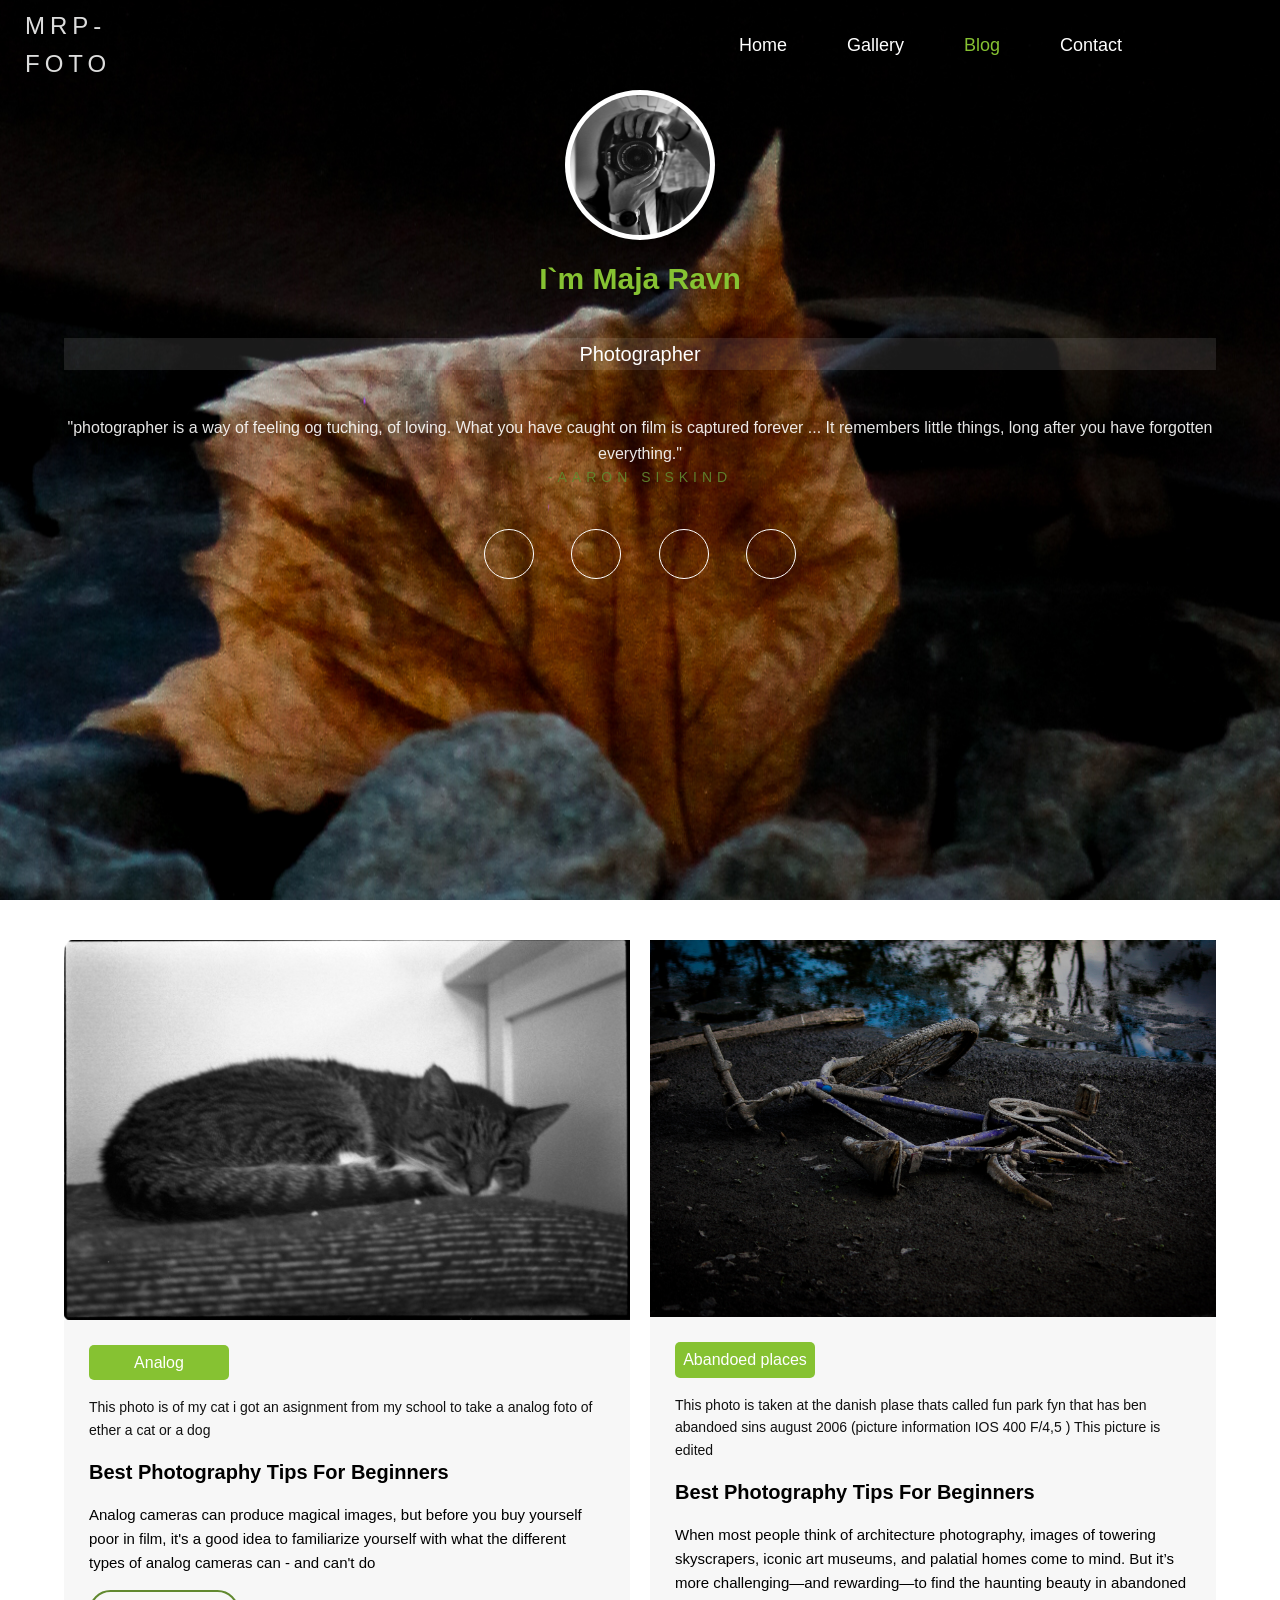
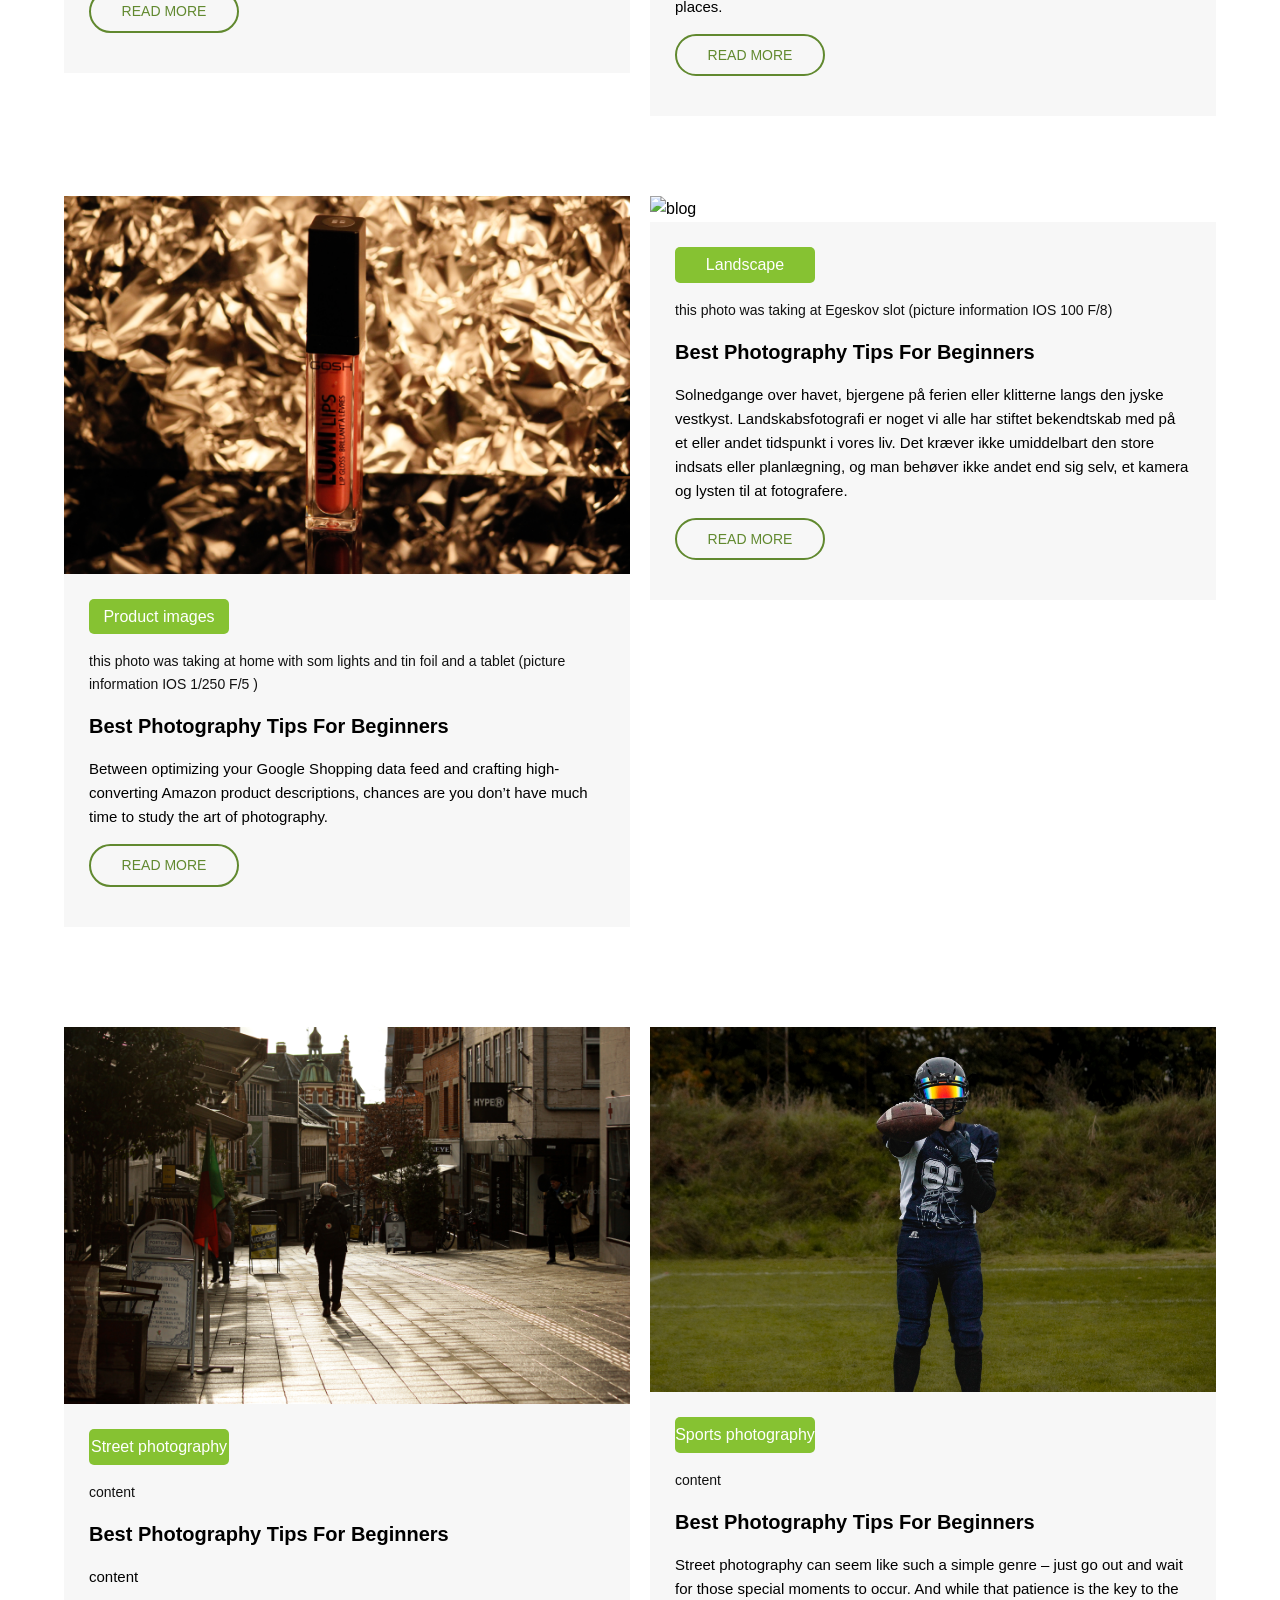
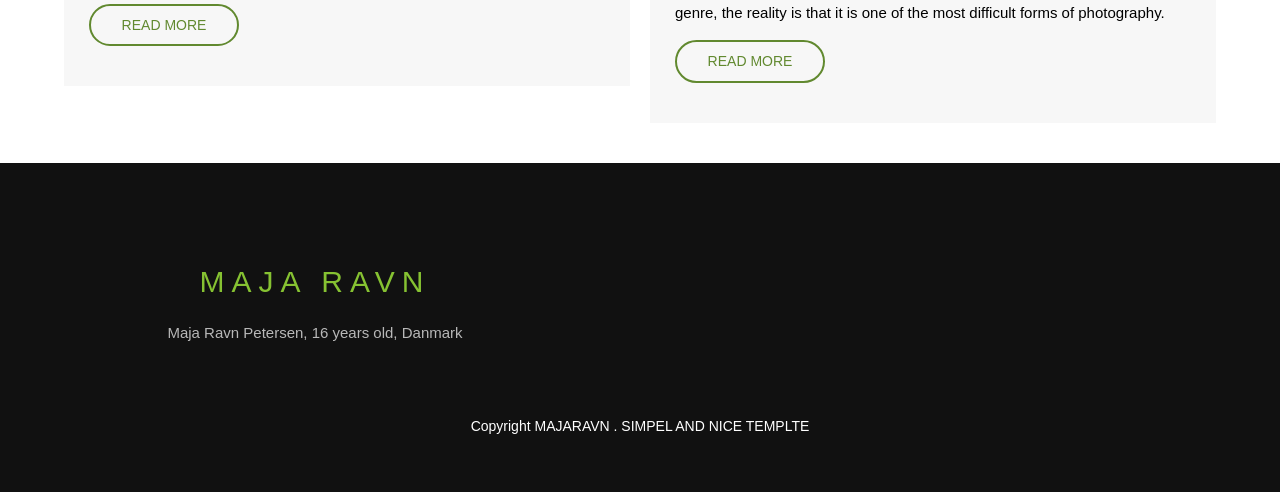
==== blog.html @ c2c2f78f "blog" ====
<!DOCTYPE html>
<html lang="en">
<head>
    <meta charset="UTF-8">
    <meta http-equiv="X-UA-Compatible" content="IE=edge">
    <meta name="viewport" content="width=device-width, initial-scale=1.0">
    <title>Photography Site</title>
    <link rel="stylesheet" href="main.css">
    <script src="https://kit.fontawesome.com/2551ee891b.js" 
    crossorigin="anonymous"></script>
</head>
<body>
    <!--header-->
    <header class="header">
        <div class="nav-section">
            <div class="brand-and-navBtn">
                <span class="brand-name">
                   MRP-FOTO
                </span>
                <span class="navBtn flex">
                    <i class="fas fa-bars"></i>
                </span>
            </div>
            <!--navigation menu-->
            <nav class="top-nav">
                <ul>
                    <li><a href="index.html">Home</a></li>
                    <li><a href="gallery.html">Gallery</a></li>
                    <li><a href="blog.html" class="active">Blog</a></li>
                    <li><a href="contact.html">Contact</a></li>
                </ul>
            </nav>
            <span class="search-icon">
                <i class="fas fa-search"></i>
            </span>
        </div>

        <div class="container about">
            <div class="about-content">
                <div class="about-img flex">
                    <img src="images/_MG_4338.jpg" alt=
                    "photographer img">
                </div>
                <h2>I`m Maja Ravn</h2>
                <h3>Photographer</h3>
                <blockquote>
                    "photographer is a way of feeling og tuching,
                    of loving. What you have caught on film is
                    captured forever ... It remembers little 
                    things, long after you have forgotten
                    everything."
                    <span>-Aaron Siskind</span>
                </blockquote>
            </div>
            <div class="social-icon">
                <ul>
                    <li>
                        <a href = "https://www.facebook.com/maja.petersen.581" target="blank"><i class ="fab fa-facebook"></i></a>
                    </li>
                    <li>
                        <a href = "https://twitter.com/Maja34681003" target="blank"><i class ="fab fa-twitter"></i></a>
                    </li>
                    <li>
                        <a href = "https://www.instagram.com/majapet2020_foto_/" target="blank"><i class = "fab fa-instagram"></i></a>
                    </li>
                    <li>
                        <a href = "https://www.pinterest.dk/majaravn93/" target="blank"><i class = "fab fa-pinterest"></i></a>
                    </li>
                </ul> 
            </div>
        </div>
    </header>
    <!--end of header-->

    <!--main-->
    <section class="section four">
        <div class="container">
            <div class="blogs">
                <div class="blog-wrapper-lg">
                    <!--single blog post-->
                    <div class="blog">
                        <img src="images/blog 1.jpg" alt="blog">
                        <div class="blog-container">
                            <span class="badge">Analog</span>
                            <span class="misc-info">
                                This photo is of my cat i got an asignment from my school to take a analog foto of ether a cat or a dog 
                            </span>
                            <h3 class="blog-titel">
                                Best Photography Tips For Beginners
                            </h3>
                            <p class="blog-text">
                                Analog cameras can produce magical images, but before you buy yourself poor in film, it's a good idea to familiarize yourself with what the different types of analog cameras can - and can't do
                            </p>
                            <a href="https://digitalfoto.dk/kamera/det-skal-du-vide-om-analogkameraer" target="blank" class="btn">Read More</a>
                        </div>
                    </div>
                    <!--end 0f singel post-->

                     <!--single blog post-->
                     <div class="blog">
                        <img src="images/blog 2.jpg" alt="blog">
                        <div class="blog-container">
                            <span class="badge">Abandoed places</span>
                            <span class="misc-info">
                                This photo is taken at the danish plase thats called fun park fyn that has ben abandoed sins august 2006 (picture information IOS 400 F/4,5 ) This picture is edited
                            </span>
                            <h3 class="blog-titel">
                                Best Photography Tips For Beginners
                            </h3>
                            <p class="blog-text">
                                When most people think of architecture photography, images of towering skyscrapers, iconic art museums, and palatial homes come to mind. But it’s more challenging—and rewarding—to find the haunting beauty in abandoned places.
                            </p>
                            <a href="https://www.getolympus.com/learn_center/abandoned-places" target="blank" class="btn">Read More</a>
                        </div>
                    </div>
                    <!--end 0f singel post-->
                </div>
                <div class="blog-wrapper-sm">
                     <!--single blog post-->
                     <div class="blog">
                        <img src="images/blog 3.jpg" alt="blog">
                        <div class="blog-container">
                            <span class="badge">Product images</span>
                            <span class="misc-info">
                                this photo was taking at home with som lights and tin foil and a tablet (picture information IOS 1/250 F/5 )
                            </span>
                            <h3 class="blog-titel">
                                Best Photography Tips For Beginners
                            </h3>
                            <p class="blog-text">
                                Between optimizing your Google Shopping data feed and crafting high-converting Amazon product descriptions, chances are you don’t have much time to study the art of photography.
                            </p>
                            <a href="https://www.wordstream.com/blog/ws/2019/02/26/product-photography" target="blank" class="btn">Read More</a>
                        </div>
                    </div>
                    <!--end 0f singel post-->

                     <!--single blog post-->
                     <div class="blog">
                        <img src="images/IMG_3546.jpg" alt="blog">
                        <div class="blog-container">
                            <span class="badge">Landscape</span>
                            <span class="misc-info">
                                this photo was taking at Egeskov slot (picture information IOS 100 F/8)
                            </span>
                            <h3 class="blog-titel">
                                Best Photography Tips For Beginners
                            </h3>
                            <p class="blog-text">
                                Solnedgange over havet, bjergene på ferien eller klitterne langs den jyske vestkyst. Landskabsfotografi er noget vi alle har stiftet bekendtskab med på et eller andet tidspunkt i vores liv.
Det kræver ikke umiddelbart den store indsats eller planlægning, og man behøver ikke andet end sig selv, et kamera og lysten til at fotografere.
                            </p>
                            <a href="https://digitaleye.dk/6-tips-til-at-forbedre-dine-landskabsbilleder/" target="blank" class="btn">Read More</a>
                        </div>
                    </div>
                    <!--end 0f singel post-->

                     <!--single blog post-->
                     <div class="blog">
                        <img src="images/blog 5 1.jpg" alt="blog">
                        <div class="blog-container">
                            <span class="badge">Street photography</span>
                            <span class="misc-info">
                                content
                            </span>
                            <h3 class="blog-titel">
                                Best Photography Tips For Beginners
                            </h3>
                            <p class="blog-text">
                                content
                            </p>
                            <a href="#" class="btn">Read More</a>
                        </div>
                    </div>
                    <!--end 0f singel post-->

                     <!--single blog post-->
                     <div class="blog">
                        <img src="images/blog 6 2.jpg" alt="blog">
                        <div class="blog-container">
                            <span class="badge">Sports photography</span>
                            <span class="misc-info">
                                content
                            </span>
                            <h3 class="blog-titel">
                                Best Photography Tips For Beginners
                            </h3>
                            <p class="blog-text">
                                Street photography can seem like such a simple genre – just go out and wait for those special moments to occur.
And while that patience is the key to the genre, the reality is that it is one of the most difficult forms of photography.
                            </p>
                            <a href="https://jamesmaherphotography.com/street-photography-tips/" class="btn">Read More</a>
                        </div>
                    </div>
                    <!--end 0f singel post-->
                </div>
            </div>
        </div>
    </section>

    <!--end of main-->

    <!--footer-->
    <footer class="footer">
        <div class="footer-container">
            <div>
                <h2>MAJA RAVN</h2>
                <p>Maja Ravn Petersen,
                    16 years old,
                    Danmark</p>
            </div>

        </div>
        <p>Copyright MAJARAVN . SIMPEL AND NICE TEMPLTE</p>
    </footer>
    <!--end of footer-->

    <script src="script.js"></script>
</body>
</html>
---- main.css ----
:root{
    --white: #ddd;
    --dark: #111;
    --darkGrey: #474b4f;
    --lightGrey: #6b6e70;
    --lightGreen: #86c232;
    --darkGreen: #61892f;
    --transition: all 0.5s ease;
}
*{
    padding: 0;
    margin: 0;
    box-sizing: border-box;
    font-family: Arial, Helvetica, sans-serif;
}
body{
    line-height: 1.6;
}
img{
    width: 100%;
    display: block;
}
ul li{
    list-style: none;
}
a{
    text-decoration: none;
    color: #000;
}
h1,h2,h3,h4,h5,h6,p{
    margin: 15px 0;
}

/***** Utility Classes *****/
.flex{
    display: flex;
    justify-content: center;
    align-items: center;
}
.container{
    width: 90vw;
    margin: 0 auto;
}
.btn{
    background: var(--darkGreen);
    border: none;
    display: block;
    width: 150px;
    text-align: center;
    color: var(--darkGreen);
    text-transform: uppercase;
    background: transparent;
    font-size: 15px;
    padding: 12px;
    border: 2px solid var(--darkGreen);
    border-radius: 25px;
    margin: 15px 0;
    transition: var(--transition);
}
.btn:hover{
    background: var(--darkGreen);
    color: #fff;
}
.active{
    color: var(--lightGreen)!important;
}

/***** end of Utility Classes *****/

/***** Header styling *****/
.header{
    min-height: 100vh;
    background: url("images/back.jpg") center, no-repeat;
    color: #fff;
}
.top-nav a{
    color: #fff;
}
.brand-and-navBtn{
    background-color: #000;
    position: relative;z-index: 999;
    height: 90px;
    display: flex;
    justify-content: space-between;
    align-items: center;
    font-weight: 500;
    font-size: 24px;
    padding: 15px 25px;
    color: var(--white);
}
.brand-name{
    letter-spacing: 5px;
    cursor: pointer;
}
.navBtn{
    width: 40px;
    height: 40px;
    border: 1px solid var(--white);
    cursor: pointer;
}
.navBtn:hover{
    background: #fff;
    color: #000;
    transition: var(--transition);
}
.top-nav{
    background: #000;
    transform: translateY(-600px);
    transition: var(--transition);
}
.showNav{
    transform: translateY(0);
}
.search-icon{
    display: flex;
}
.top-nav ul li{
    padding: 10px 0;
}
.top-nav ul a{
    position: relative;
    font-weight: 500;
    font-size: 18px;
    text-align: center;
    display: block;
}
.top-nav ul a::after{
    content: "";
    height: 2px;
    background: var(--lightGreen);
    position: absolute;
    bottom: -5px;
    left: 50%;
    transform: translateX(-50%);
    width: 0;
    transition: var(--transition);
}
.top-nav ul a:hover::after{
    width: 100px;
}
.about{
    margin-top: -160px;
}
.about-content img{
    width: 140px;
    height: 140px;
    border-radius: 50%;
}
.about-img{
    background: #fff;
    width: 150px;
    height: 150px;
    margin: 0 auto;
    border-radius: 50%;
}
.about-content h2{
    font-size: 48px;
    text-align: center;
    margin-bottom: 35px;
    color: var(--lightGreen);
}
.about-content h3{
    color: #fff;
    font-size: 30px;
    font-weight: 100;
    background: rgba(255, 255, 255, 0.1);
    width: 400px;
    margin: 35px auto;
    text-align: center;
}
blockquote{
    font-size: 20px;
    font-weight: 300;
    opacity: 0.9;
    width: 60vw;
    margin: 45px auto 15px auto;
    text-align: center;
}
blockquote span{
    font-size: 14px;
    text-transform: uppercase;color: var(--darkGreen);
    font-weight: 300;
    letter-spacing: 5px;
    display: block;
}
.social-icon{
    width: 350px;
    margin: 40px auto 0 auto;
    padding-bottom: 30px;
}
.social-icon ul a{
    color: #fff;
    font-size: 30px;
    display: block;
    width: 50px;
    height: 50px;
    border: 1px solid #fff;
    border-radius: 50%;
    display: flex;
    justify-content: center;
    align-items: center;
    transition: var(--transition);
}
.social-icon ul{
    display: flex;
    justify-content: space-around;
}
.social-icon ul a:hover{
    background: var(--lightGreen);
    border-color: var(--lightGreen);
}




/***** end of Header *****/

/***** Main section *****/

/***** index.html *****/

/* section one */
.section-one{
    margin: 40px 0;
    min-height: 100vh;
}
.sec-one-left{
    height: 100vh;
    background: url("images/IMG_3964.jpg") center/cover no-repeat;
    -moz-box-shadow: 0px 0px 14px -1px rgba(0, 0, 0, 0.75);
    -webkit-box-shadow: 0px 0px 14px -1px rgba(0, 0, 0, 0.75);
    box-shadow: 0px 0px 14px -1px rgba(0, 0, 0, 0.75);
}
.sec-one-left div{
    color: #fff;
    height: 100%;
    display: flex;
    flex-direction: column;
    justify-content: flex-end;
    padding: 30px;
}
.sec-one-left div h3{
    font-size: 28px;
    opacity: 0.9;
}
.sec-one-left div p{
    font-weight: 300;
    opacity: 0.8;
}
.sec-one-right h3{
    color: var(--lightGrey);
}
.sec-one-right >h3{
    text-align: center;
}
.sec-one-right p{
    opacity: 0.9;
    font-weight: 300;
}
.work-content{
    margin: 50px 0;
}
.work-imgs{
    display: grid;
    grid-template-columns: repeat(2, 1fr);
    grid-column-gap: 20px;
}
.work-img-1{
  background: linear-gradient(rgba(0,0,0,0), rgba(0,0,0,0.6)), url("images/308066929_904271170979139_802010462927698648_n.jpg") center/cover no-repeat;
  height: 400px;
  transition: var(--transition);
}
.work-img-2{
    background: url("images/_MG_6019.jpg") center/cover no-repeat;
    height: 400px;
    transition: var(--transition);
  }
  .work-imgs div:hover{
    -moz-box-shadow: 0 0 8px #000;
    -webkit-box-shadow: 0 0 8px #000;
    box-shadow: 0 0 8px #000;
  }


/* section two */
.section-two{
    margin: 40px 0;
}
.section-two h2{
    text-align: center;
    font-size: 30px;
}
.section-two span{
    color: var(--darkGrey);
    text-align: center;
    display: block;
    font-size: 15px;
    margin-bottom: 30px;
}
.insta-imgs{
    display: grid;
    grid-template-columns: repeat(2, 1fr);
}
.insta-imgs > div{
    position: relative;
}
.icon-overlay{
    position:absolute;
    color: #fff;
    opacity: 0;
    top: 0;
    left: 0;
    width: 100%;
    height: 100%;
    font-size: 50px;
    background: rgba(134, 194, 50, 0.4);

    transition: var(--transition);
}
.insta-imgs > div:hover .icon-overlay{
    opacity: 1;
}



/***** end of index.html *****/



/***** gallery.html *****/

/* section three */
.section-three{
    margin: 40px 0;
}
.single-img{
    position: relative;
    margin: 10px;
}
.singel-img-content{
    position: absolute;
    bottom: 0;
    left: 0;
    right: 0;
    color: #fff;
    padding: 5px 30px;
    background: rgba(0, 0, 0, 0.7);
}
.singel-img-content h3{
    font-size: 18px;
    font-weight: 300;
    text-transform: uppercase;

}

/***** end of gallery.html *****/



/***** blog.html *****/

/* section four */
.section-four{
    margin: 40px 0;
}
.blog{
    margin: 40px 0;
}
.blog-container{
    padding: 25px;
    background: #f7f7f7;
}
.blog span{
    display: block;
}
.badge{
    background: var(--lightGreen);
    width: 140px;
    border-radius: 5px;
    padding: 5px 0;
    color: #fff;
    text-align: center;
    margin-bottom: 8px;
}
.misc-info{
    font-size: 14px;
    color: var(--dark);
    margin-top: 16px;
}
.blog-titel{
    font-size: 20px;
    font-weight: 900;
}
.blog-text{
    font-weight: 300;
}

/***** end of blog.html *****/



/***** contact.html *****/

/* section five */
.section-five{
    margin: 40px 0;
}
.section-five .container div{
    margin: 20px 0;
}
.contact-top{
    text-align: center;
}
.contact-top h3{
    font-size: 28px;
}
.contact-top p{
    font-weight: 300;
    width: 70%;
    margin: 0 auto;
}
.contact-middle div{
    text-align: center;
    padding: 25px 0;
    background: var(--dark);
    color: #fff;
}
.contact-middle div span{
    display: block;
}
.contact-icon{
    font-size: 30px;
}
.contact-middle div span:nth-child(2){
    font-size: 18px;
    font-weight: bold;
}
.contact-middle div p{
    font-weight: 300;
    opacity: 0.7;
}
.contact-bottom{
    margin-top: 50px !important;
}
.form input[type="text"], .form input[type="email"], .form textarea{
    width: 100%;
    font-size: 16px;
    padding: 10px 15px;
    margin: 10px 0;
    border: 1px solid var(--lightGreen);
    outline: none;
    border-radius: 5px;
}
.contact-bottom .form{
    padding: 0 20px;
}


/***** end of contact.html *****/


/***** footer styling *****/
.footer{
    background: var(--dark);
    color: #fff;
    padding: 40px 0;
    text-align: center;
}
.footer-container > div{
    margin: 40px 0;
}
.footer-container h2{
    color: var(--lightGreen);
    font-size: 33px;
    font-weight: 500;
    letter-spacing: 7px;
}
.footer-container p{
    opacity: 0.7;
}
.subs{
    background: #000;
    width: 350px;
    display: flex;
    justify-content: space-between;
    align-items: center;
    margin: 30px auto;
}
.sub i{
    font-size: 26px;
    flex: 10%;
    display: block;
}
.subs input{
    flex: 60%;
    background: transparent;
    border: none;
    font-size: 16px;
    padding: 0 5px;
    outline: 0;
    color: #fff;
}
.subs button{
    flex: 30%;
    font-size: 16px;
    padding: 15px 0;
    font-weight: bold;
    background: var(--lightGreen);
    border: none;
    transition: var(--transition);
    cursor: pointer;
}
.subs button:hover{
    color: #fff;
}
.footer > p{
    text-align: center;
    font-size: 14px;
}



/***** end of footer *****/




/***** Media Queries *****/

@media screen and (min-width: 678px){
    /* section five */
    .contact-middle{
        display: grid;
        grid-template-columns: repeat(2, 1fr);
        grid-column-gap: 20px;
    }
}

@media screen and (min-width: 800px) {
    /* section two */
    .insta-imgs{
        grid-template-columns: repeat(4, 1fr);
    }
    /* section three */
    .gallery{
        display: grid;
        grid-template-columns: repeat(2, 1fr);
    }

    /* section four */
    .blog-wrapper-sm{
        display: grid;
        grid-template-columns: repeat(2, 1fr);
        grid-gap: 20px;
    }
    
}
@media screen and (min-width: 992px) {
    /* header and footer */
    .nav-section{
        display: flex;
        justify-content: space-between;
    }
    .navBtn{
        display: none;
    }
    .brand-and-navBtn{
        flex: 0 0 10%;
        background: none;
    }
    .top-nav{
        flex: 0 1 80%;
        display: flex;
        justify-content: flex-end;
        align-items: center;
        transition: transform 0s ease;
        transform: translateY(0);
        background: transparent;
    }
    .top-nav ul{
        display: flex;
    }
    .top-nav ul li{
        margin-right: 30px;
        margin-left: 30px;
    }
    .about{
        margin-top: 0;
    }
    .search-icon{
        flex: 0 0 10%;
        display: block;
        display: flex;
        justify-content: center;
        align-items: center;
        font-size: 24px;
        cursor: pointer;
        transition: var(--transition);
    }
    .search-icon i:hover{
        transform: scale(1.2);
    }

    /* section five */
    .contact-middle{
        grid-template-columns: repeat(4, 1fr);
    }
    .contact-bottom{
        display: grid;
        grid-template-columns: repeat(2, 1fr);
        grid-column-gap: 40px;
    }
}

@media screen and (min-width: 1000px) {
    /* section one */
    .section-one .container{
        display: grid;
        grid-template-columns: repeat(2, 1fr);
        grid-column-gap: 50px;
    }
    .sec-one-left{
        align-self: center;
    }
    .work-content{
        margin-top: 0;
    }
    .sec-one-left{
        height: 100%;
    }
    /* section four */
    .blog-wrapper-lg{
        display: grid;
        grid-template-columns: repeat(2, 1fr);
        grid-gap: 20px;
    }

    /* footer */   
    .footer-container{
        display: grid;
        grid-template-columns: repeat(2, 1fr);
        grid-gap: 20px;
    }
}

@media screen and (min-width: 1200px) {
    /* footer */
    .footer-container > div{
        width: 60%;
        margin-left: auto;
        margin-right: auto;
    }
    /* section three */
    .gallery{
        grid-template-columns: repeat(3, 1fr);
    }
    
}
@media screen and (min-width:1400px){
    /* section four */
    .blog-wrapper-sm{
        grid-template-columns: repeat(4, 1fr);
    }
}

@media screen and (min-width: 500px) {
    /* overall styling */   
    .header{
        padding-bottom: 30px;
    }
    .social-icons{
        display: none;
    }
    .about-content h3{
        width: 100%;
    }
    .about-content blockquote{
        font-size: 16px;
        width: 100%;
    }
    .subs{
        width: 280px;
    }
    .subs i{
        display: none;
    }
    .subs input{
        width: 100%;
    }
    .subs button{
        padding-left: 8px;
        padding-right: 8px;
    }
   h2{
    font-size: 30px !important;
   }
   h3{
    font-size: 20px !important;
   }
   p{
    font-size: 15px;
   }
   .btn{
    font-size: 14px;
    padding: 8px 0;
   }
   .work-imgs{
    grid-template-columns: 1fr;
    grid-row-gap: 20px;
   }
}
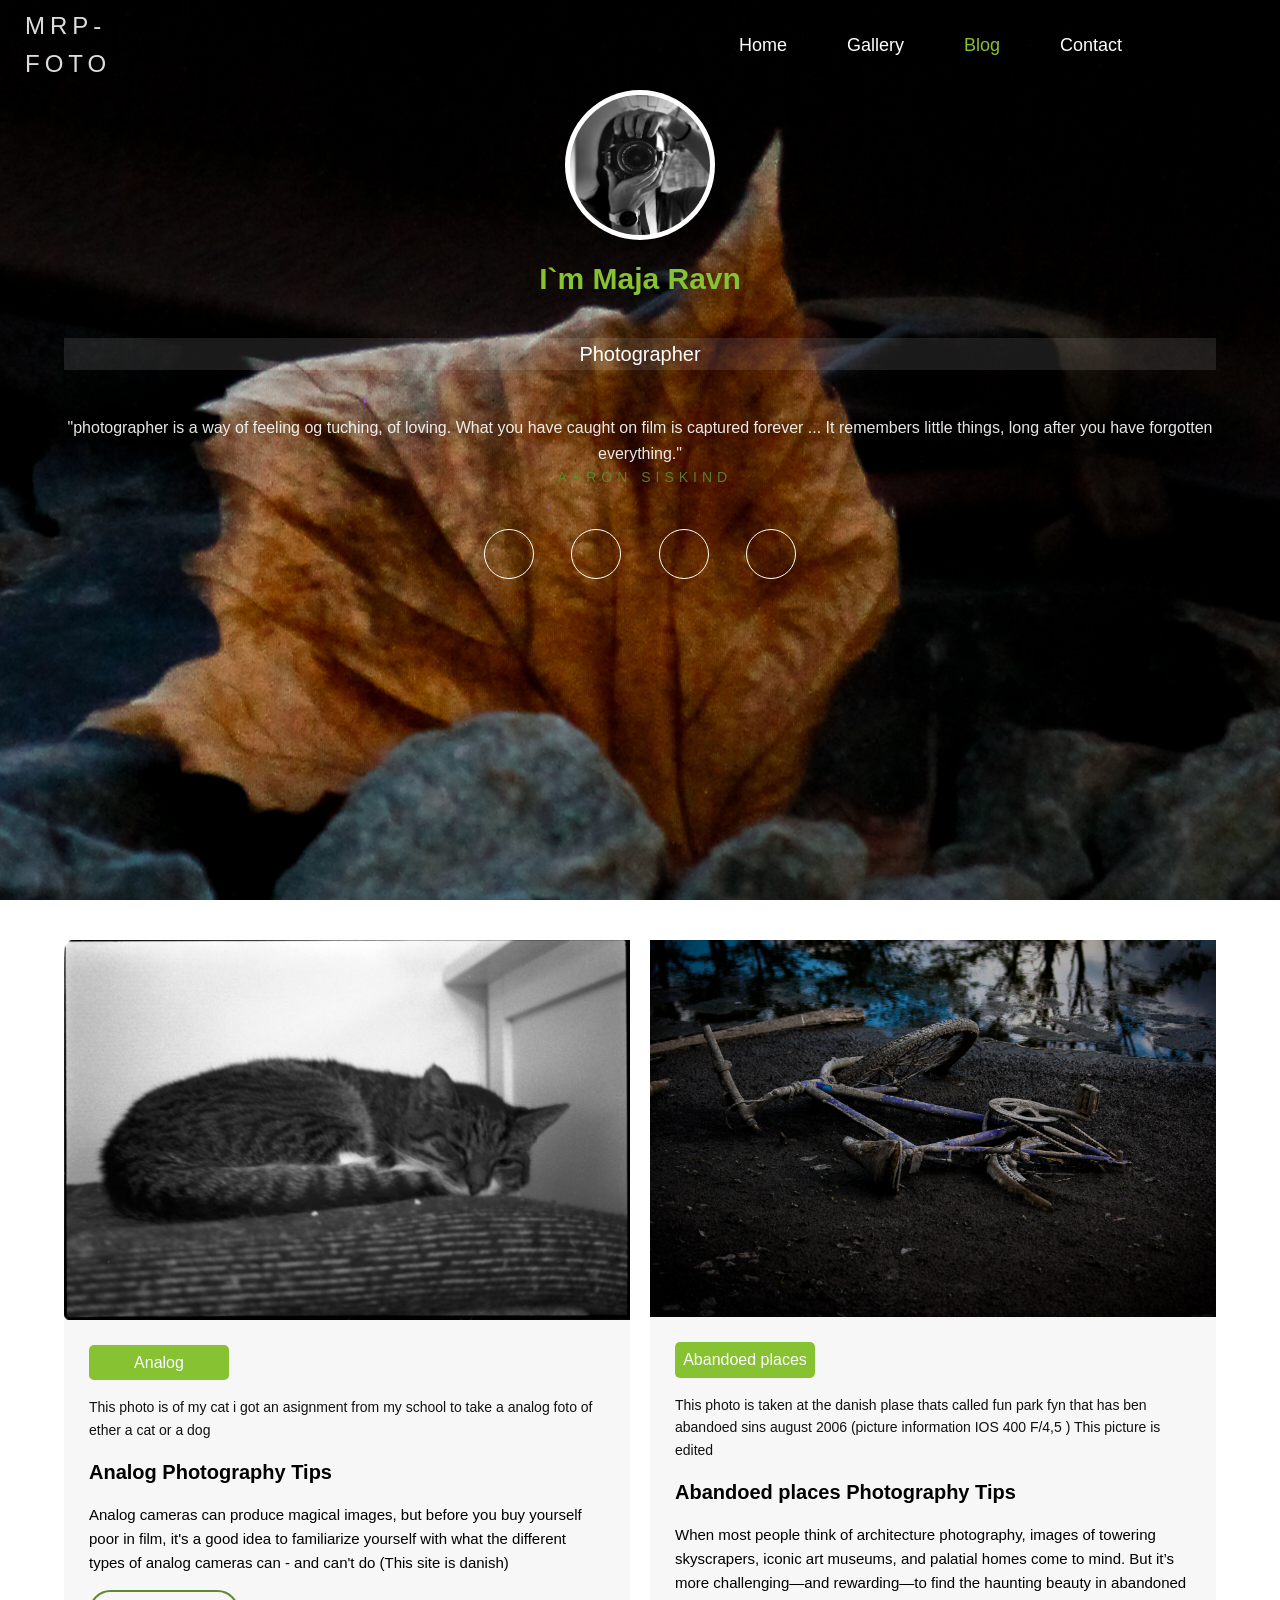
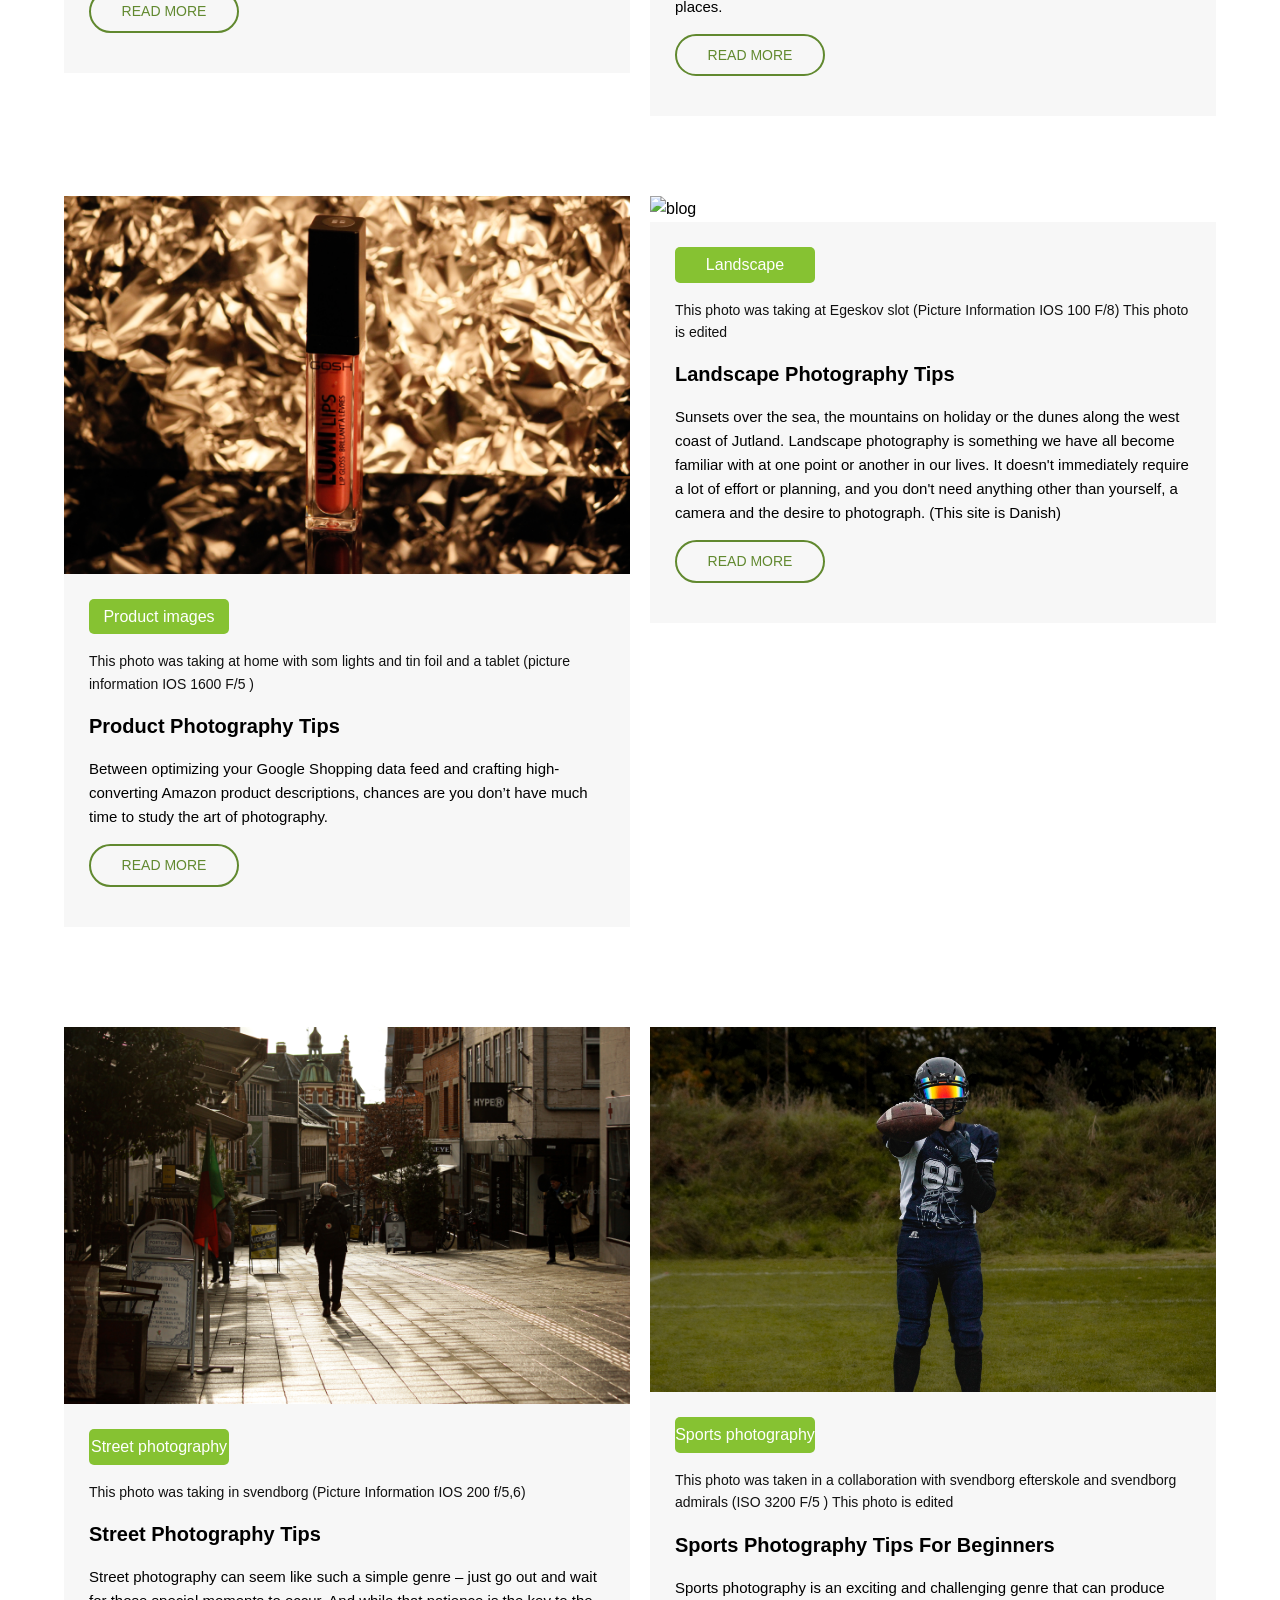
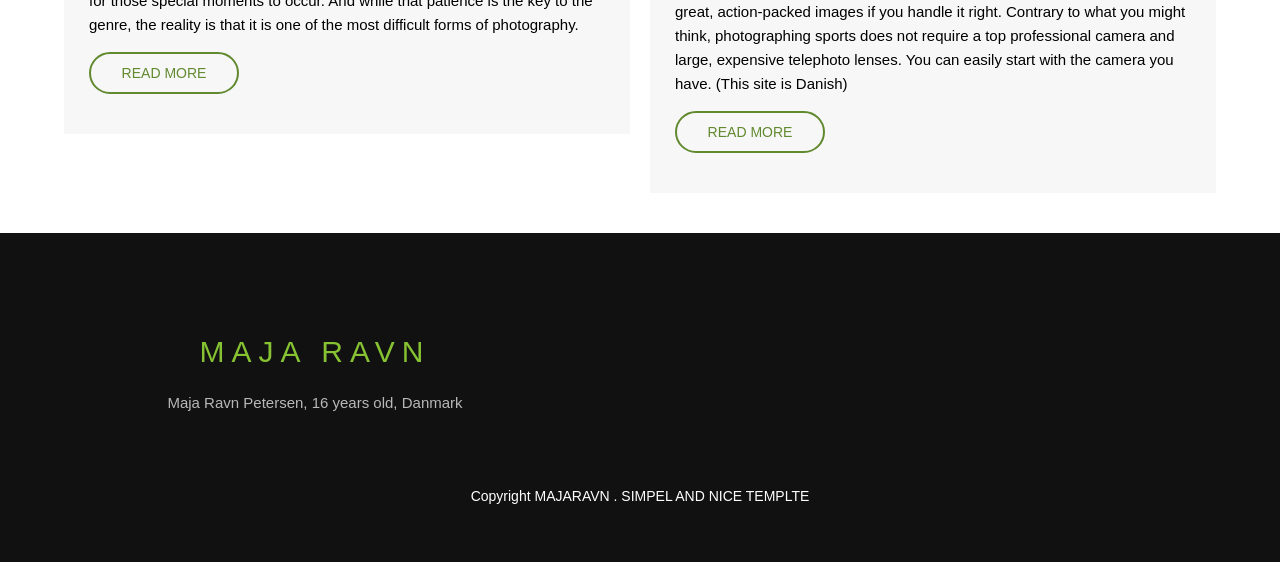
==== commit 283a75cc: "blog changes" ====
--- a/blog.html
+++ b/blog.html
@@ -86,10 +86,10 @@
                                 This photo is of my cat i got an asignment from my school to take a analog foto of ether a cat or a dog 
                             </span>
                             <h3 class="blog-titel">
-                                Best Photography Tips For Beginners
-                            </h3>
-                            <p class="blog-text">
-                                Analog cameras can produce magical images, but before you buy yourself poor in film, it's a good idea to familiarize yourself with what the different types of analog cameras can - and can't do
+                                Analog Photography Tips
+                            </h3>
+                            <p class="blog-text">
+                                Analog cameras can produce magical images, but before you buy yourself poor in film, it's a good idea to familiarize yourself with what the different types of analog cameras can - and can't do (This site is danish)
                             </p>
                             <a href="https://digitalfoto.dk/kamera/det-skal-du-vide-om-analogkameraer" target="blank" class="btn">Read More</a>
                         </div>
@@ -105,7 +105,7 @@
                                 This photo is taken at the danish plase thats called fun park fyn that has ben abandoed sins august 2006 (picture information IOS 400 F/4,5 ) This picture is edited
                             </span>
                             <h3 class="blog-titel">
-                                Best Photography Tips For Beginners
+                                Abandoed places Photography Tips
                             </h3>
                             <p class="blog-text">
                                 When most people think of architecture photography, images of towering skyscrapers, iconic art museums, and palatial homes come to mind. But it’s more challenging—and rewarding—to find the haunting beauty in abandoned places.
@@ -122,10 +122,10 @@
                         <div class="blog-container">
                             <span class="badge">Product images</span>
                             <span class="misc-info">
-                                this photo was taking at home with som lights and tin foil and a tablet (picture information IOS 1/250 F/5 )
-                            </span>
-                            <h3 class="blog-titel">
-                                Best Photography Tips For Beginners
+                                This photo was taking at home with som lights and tin foil and a tablet (picture information IOS 1600 F/5 )
+                            </span>
+                            <h3 class="blog-titel">
+                                Product Photography Tips
                             </h3>
                             <p class="blog-text">
                                 Between optimizing your Google Shopping data feed and crafting high-converting Amazon product descriptions, chances are you don’t have much time to study the art of photography.
@@ -141,14 +141,14 @@
                         <div class="blog-container">
                             <span class="badge">Landscape</span>
                             <span class="misc-info">
-                                this photo was taking at Egeskov slot (picture information IOS 100 F/8)
-                            </span>
-                            <h3 class="blog-titel">
-                                Best Photography Tips For Beginners
-                            </h3>
-                            <p class="blog-text">
-                                Solnedgange over havet, bjergene på ferien eller klitterne langs den jyske vestkyst. Landskabsfotografi er noget vi alle har stiftet bekendtskab med på et eller andet tidspunkt i vores liv.
-Det kræver ikke umiddelbart den store indsats eller planlægning, og man behøver ikke andet end sig selv, et kamera og lysten til at fotografere.
+                                This photo was taking at Egeskov slot (Picture Information IOS 100 F/8) This photo is edited 
+                            </span>
+                            <h3 class="blog-titel">
+                                Landscape Photography Tips
+                            </h3>
+                            <p class="blog-text">
+                                Sunsets over the sea, the mountains on holiday or the dunes along the west coast of Jutland. Landscape photography is something we have all become familiar with at one point or another in our lives.
+It doesn't immediately require a lot of effort or planning, and you don't need anything other than yourself, a camera and the desire to photograph. (This site is Danish)
                             </p>
                             <a href="https://digitaleye.dk/6-tips-til-at-forbedre-dine-landskabsbilleder/" target="blank" class="btn">Read More</a>
                         </div>
@@ -161,15 +161,16 @@
                         <div class="blog-container">
                             <span class="badge">Street photography</span>
                             <span class="misc-info">
-                                content
-                            </span>
-                            <h3 class="blog-titel">
-                                Best Photography Tips For Beginners
-                            </h3>
-                            <p class="blog-text">
-                                content
-                            </p>
-                            <a href="#" class="btn">Read More</a>
+                                This photo was taking in svendborg (Picture Information IOS 200 f/5,6)
+                            </span>
+                            <h3 class="blog-titel">
+                                Street Photography Tips
+                            </h3>
+                            <p class="blog-text">
+                             Street photography can seem like such a simple genre – just go out and wait for those special moments to occur.
+And while that patience is the key to the genre, the reality is that it is one of the most difficult forms of photography.
+                            </p>
+                            <a href="https://jamesmaherphotography.com/street-photography-tips/" target="blank" class="btn">Read More</a>
                         </div>
                     </div>
                     <!--end 0f singel post-->
@@ -180,16 +181,16 @@
                         <div class="blog-container">
                             <span class="badge">Sports photography</span>
                             <span class="misc-info">
-                                content
-                            </span>
-                            <h3 class="blog-titel">
-                                Best Photography Tips For Beginners
-                            </h3>
-                            <p class="blog-text">
-                                Street photography can seem like such a simple genre – just go out and wait for those special moments to occur.
-And while that patience is the key to the genre, the reality is that it is one of the most difficult forms of photography.
-                            </p>
-                            <a href="https://jamesmaherphotography.com/street-photography-tips/" class="btn">Read More</a>
+                                This photo was taken in a collaboration with svendborg efterskole and svendborg admirals (ISO 3200 F/5 ) This photo is edited
+                            </span>
+                            <h3 class="blog-titel">
+                                Sports Photography Tips For Beginners
+                            </h3>
+                            <p class="blog-text">
+                                Sports photography is an exciting and challenging genre that can produce great, action-packed images if you handle it right.
+Contrary to what you might think, photographing sports does not require a top professional camera and large, expensive telephoto lenses. You can easily start with the camera you have. (This site is Danish)
+                            </p>
+                            <a href="https://digitalfoto.dk/fotografering/action-billeder/faa-bedre-sportsfotos-med-disse-5-tips" target="blank" class="btn">Read More</a>
                         </div>
                     </div>
                     <!--end 0f singel post-->
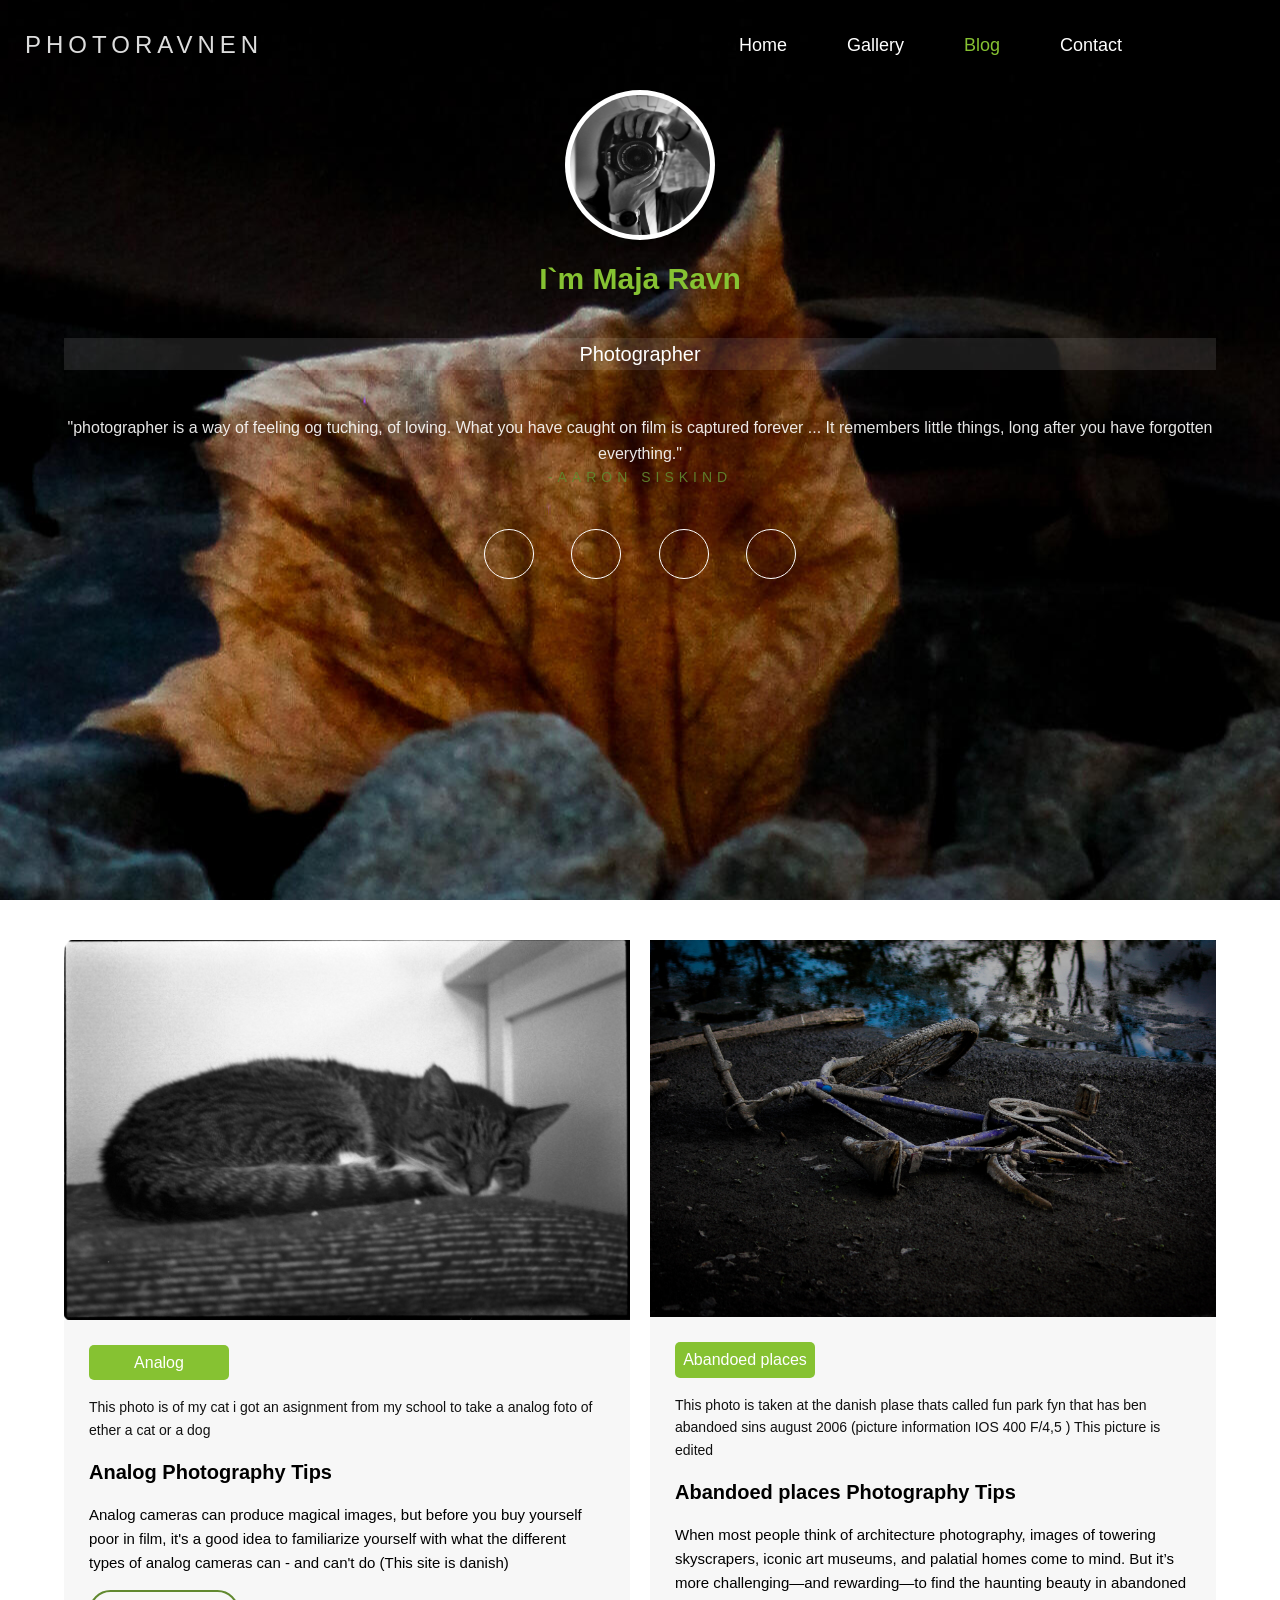
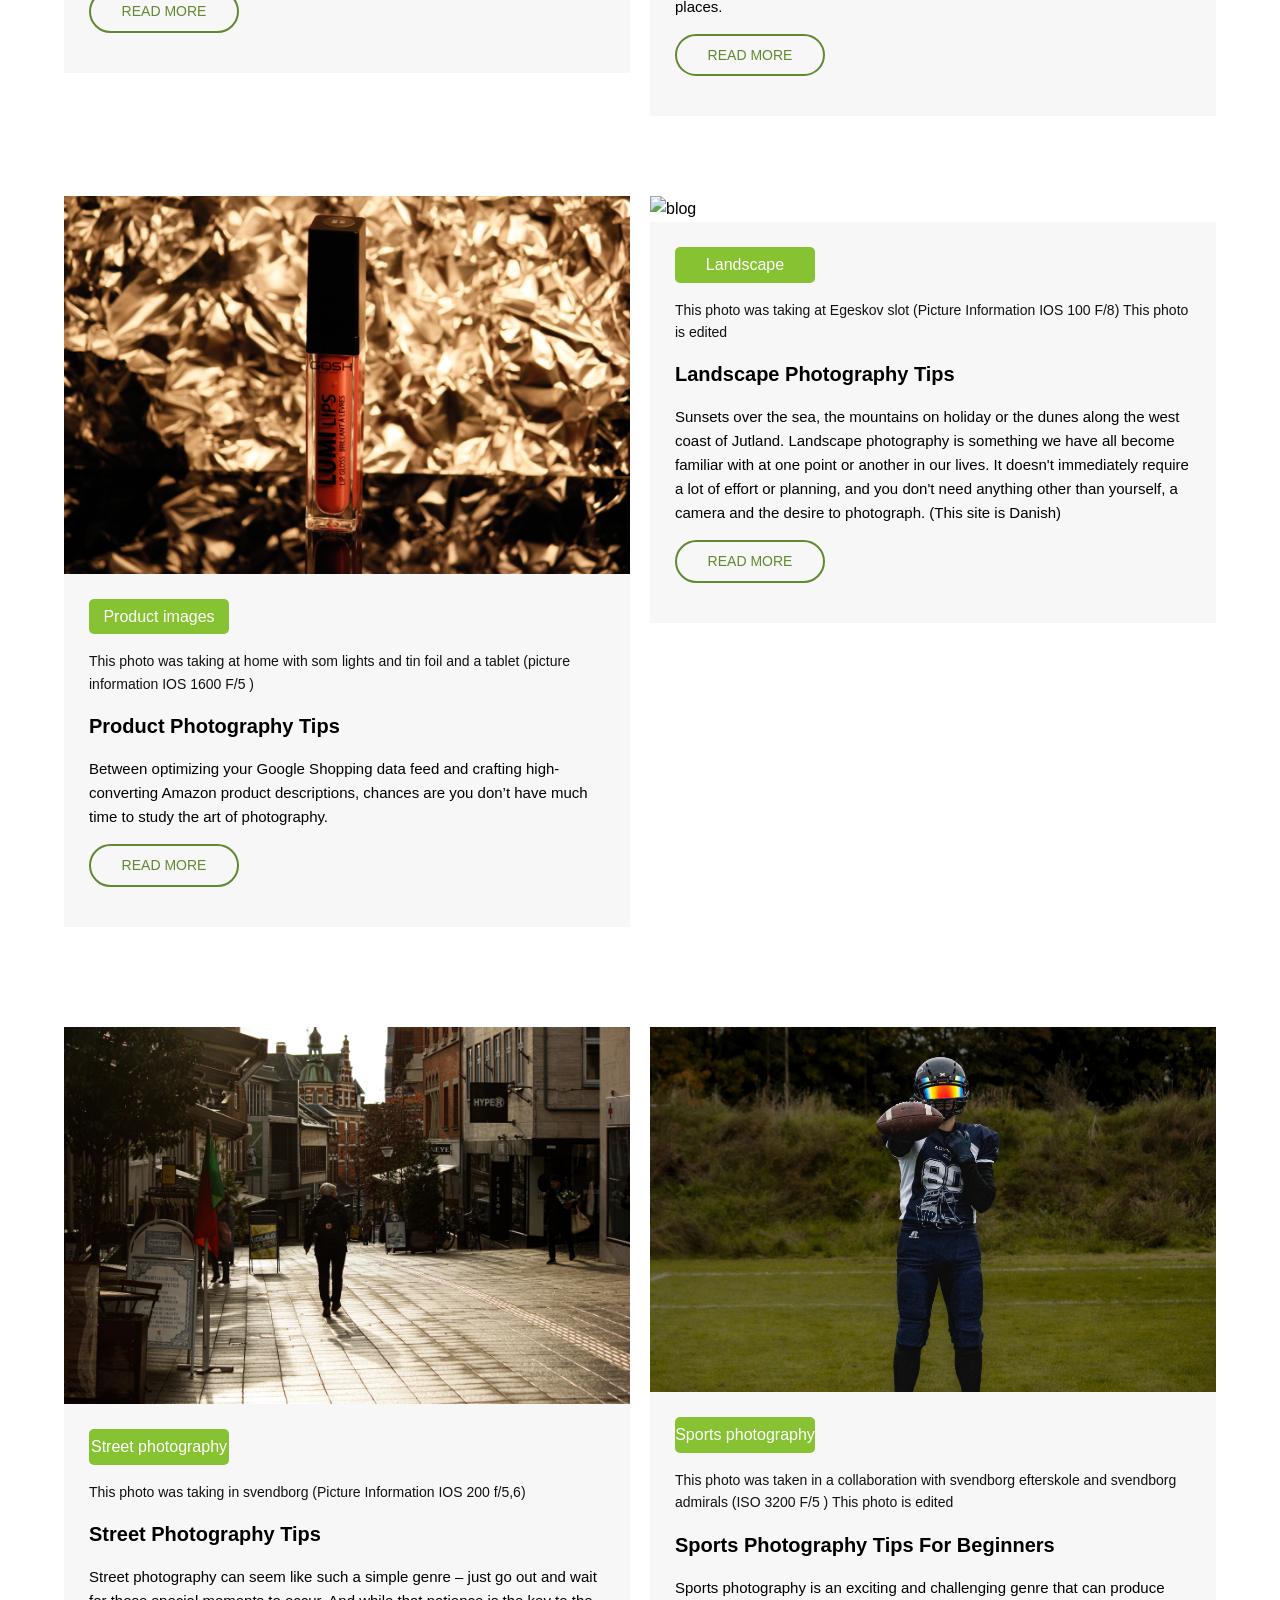
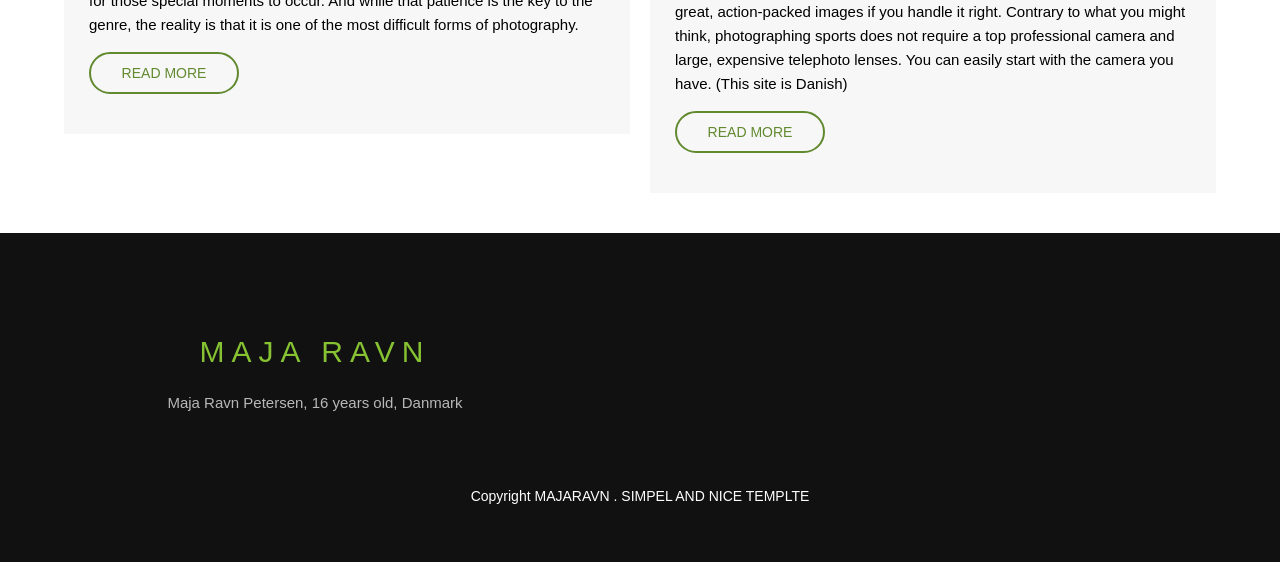
==== commit c331f84d: "fin justering" ====
--- a/blog.html
+++ b/blog.html
@@ -15,7 +15,7 @@
         <div class="nav-section">
             <div class="brand-and-navBtn">
                 <span class="brand-name">
-                   MRP-FOTO
+                    PHOTORAVNEN
                 </span>
                 <span class="navBtn flex">
                     <i class="fas fa-bars"></i>
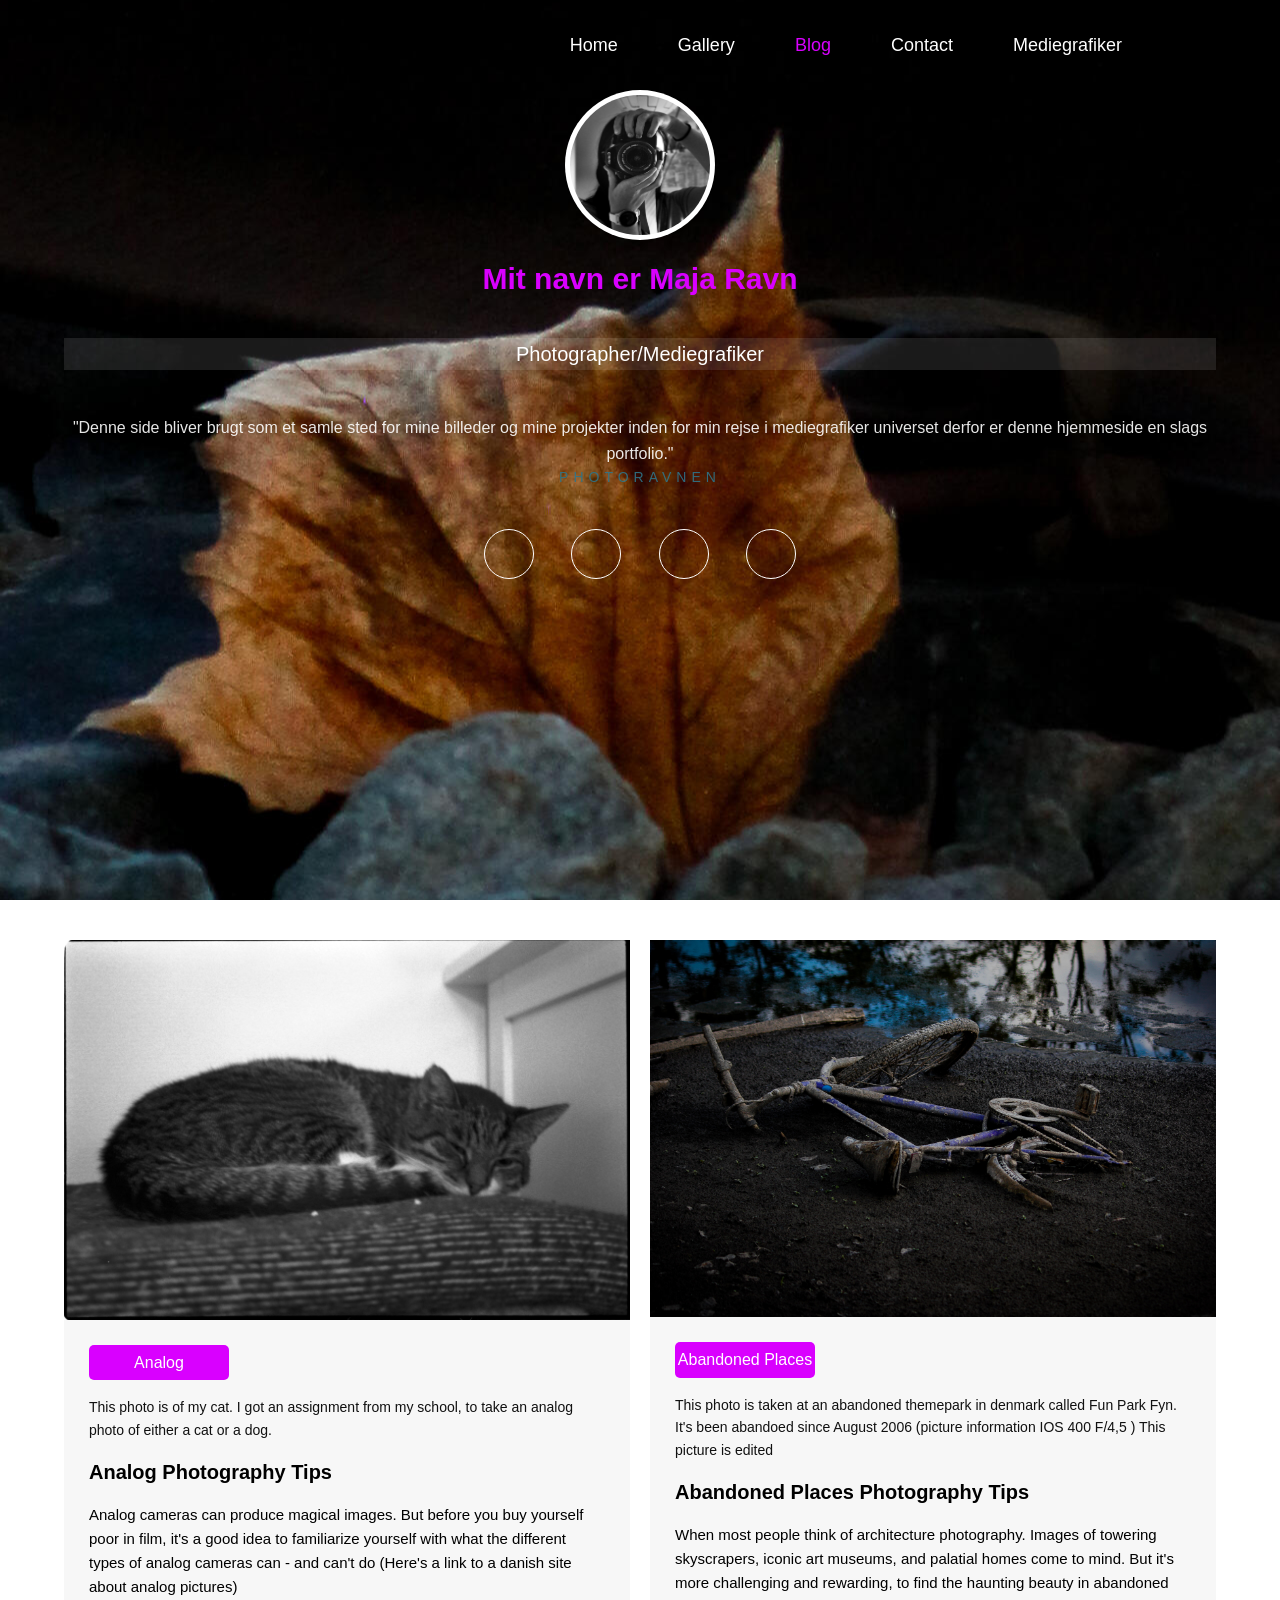
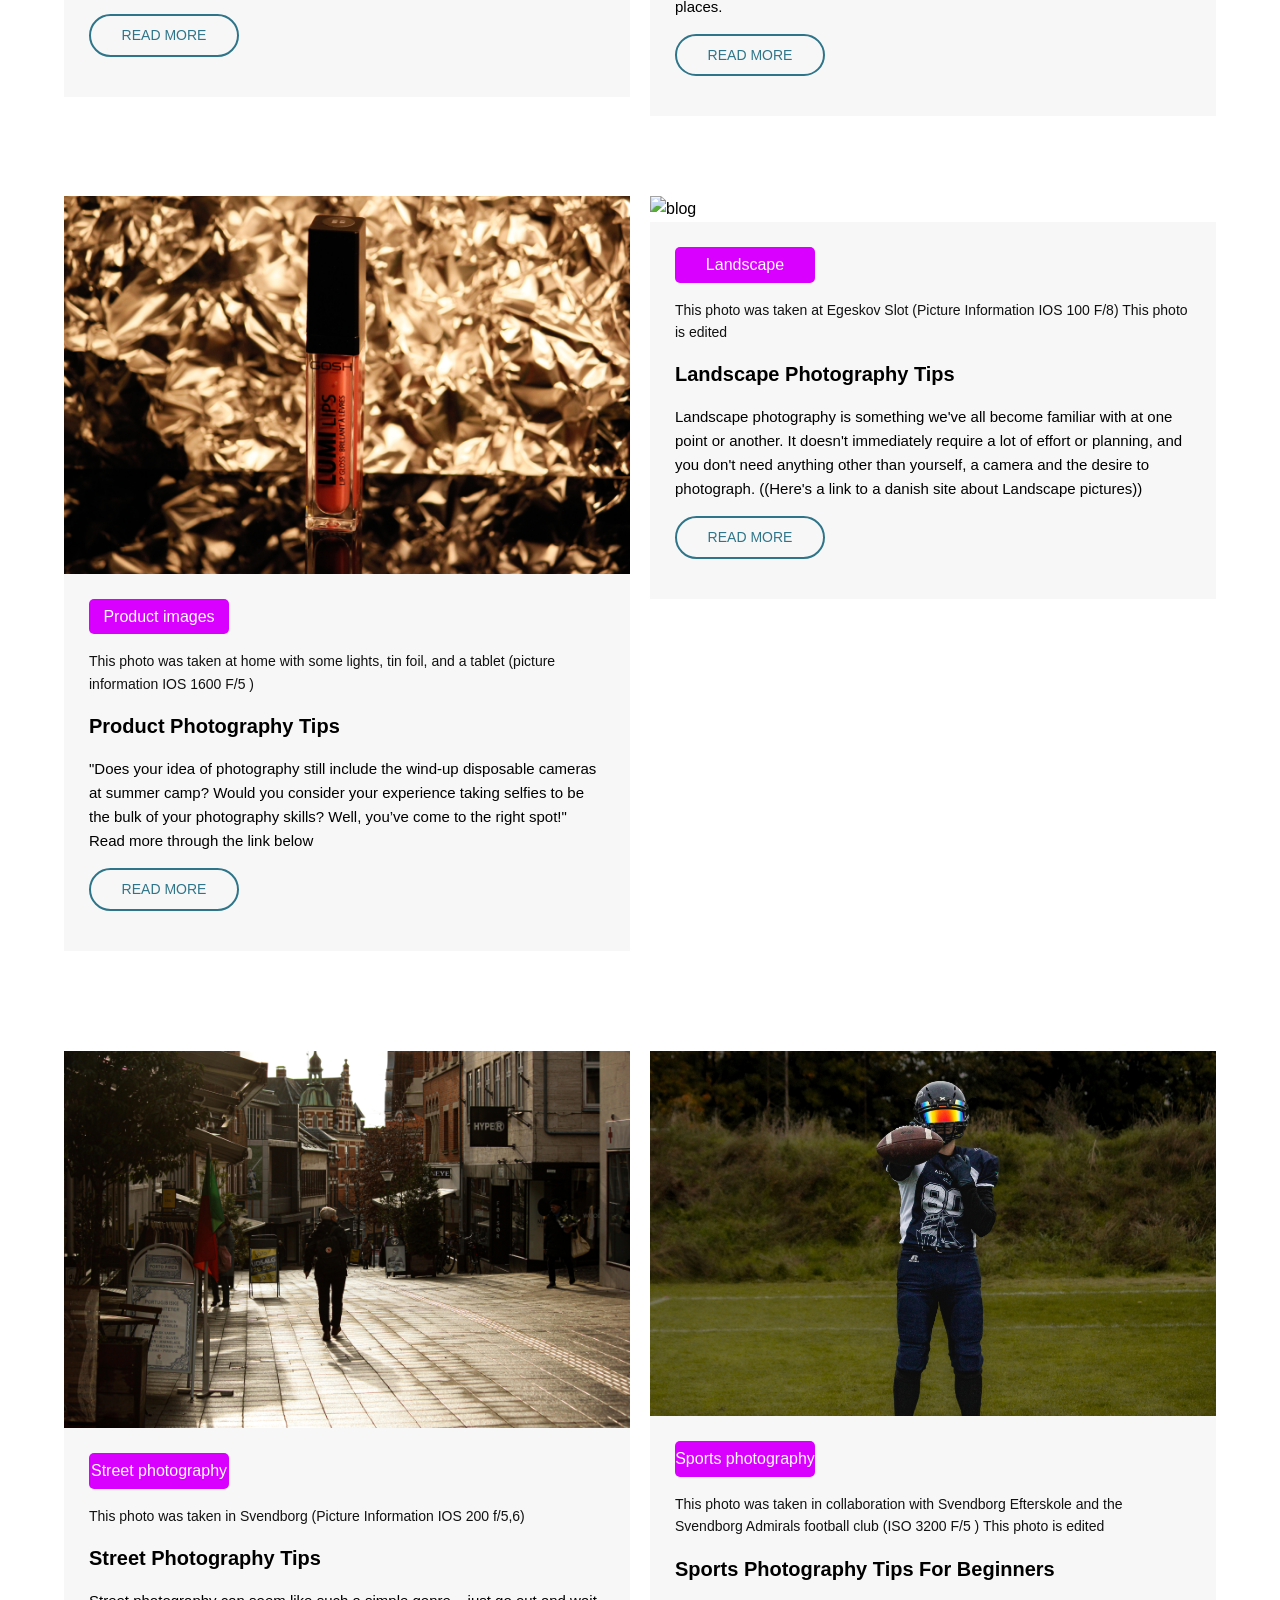
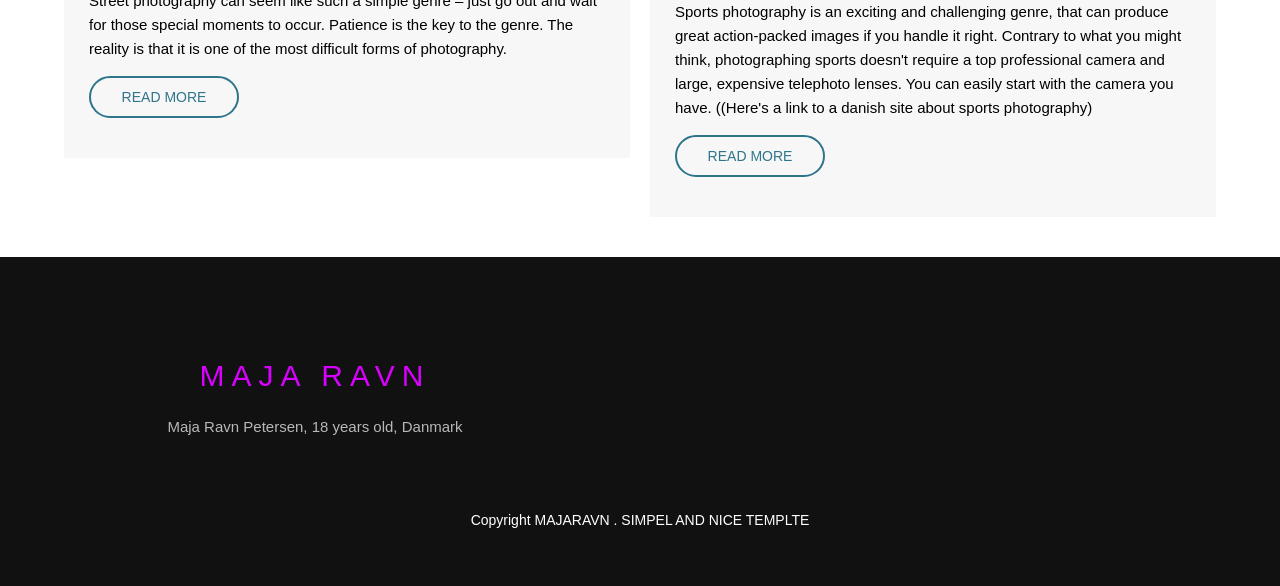
==== commit 3721d294: "Opdatering" ====
--- a/blog.html
+++ b/blog.html
@@ -15,7 +15,7 @@
         <div class="nav-section">
             <div class="brand-and-navBtn">
                 <span class="brand-name">
-                    PHOTORAVNEN
+                    <img src="images/logo4.png" alt="">
                 </span>
                 <span class="navBtn flex">
                     <i class="fas fa-bars"></i>
@@ -28,6 +28,7 @@
                     <li><a href="gallery.html">Gallery</a></li>
                     <li><a href="blog.html" class="active">Blog</a></li>
                     <li><a href="contact.html">Contact</a></li>
+                    <li><a href="Mediegrafiker.html">Mediegrafiker</a></li>
                 </ul>
             </nav>
             <span class="search-icon">
@@ -41,15 +42,11 @@
                     <img src="images/_MG_4338.jpg" alt=
                     "photographer img">
                 </div>
-                <h2>I`m Maja Ravn</h2>
-                <h3>Photographer</h3>
+                <h2>Mit navn er Maja Ravn</h2>
+                <h3>Photographer/Mediegrafiker</h3>
                 <blockquote>
-                    "photographer is a way of feeling og tuching,
-                    of loving. What you have caught on film is
-                    captured forever ... It remembers little 
-                    things, long after you have forgotten
-                    everything."
-                    <span>-Aaron Siskind</span>
+                    "Denne side bliver brugt som et samle sted for mine billeder og mine projekter inden for min rejse i mediegrafiker universet derfor er denne hjemmeside en slags portfolio."
+                    <span>PHOTORAVNEN</span>
                 </blockquote>
             </div>
             <div class="social-icon">
@@ -61,7 +58,7 @@
                         <a href = "https://twitter.com/Maja34681003" target="blank"><i class ="fab fa-twitter"></i></a>
                     </li>
                     <li>
-                        <a href = "https://www.instagram.com/majapet2020_foto_/" target="blank"><i class = "fab fa-instagram"></i></a>
+                        <a href = "https://www.instagram.com/photoravnen/" target="blank"><i class = "fab fa-instagram"></i></a>
                     </li>
                     <li>
                         <a href = "https://www.pinterest.dk/majaravn93/" target="blank"><i class = "fab fa-pinterest"></i></a>
@@ -83,13 +80,13 @@
                         <div class="blog-container">
                             <span class="badge">Analog</span>
                             <span class="misc-info">
-                                This photo is of my cat i got an asignment from my school to take a analog foto of ether a cat or a dog 
+                                This photo is of my cat. I got an assignment from my school, to take an analog photo of either a cat or a dog.
                             </span>
                             <h3 class="blog-titel">
                                 Analog Photography Tips
                             </h3>
                             <p class="blog-text">
-                                Analog cameras can produce magical images, but before you buy yourself poor in film, it's a good idea to familiarize yourself with what the different types of analog cameras can - and can't do (This site is danish)
+                                Analog cameras can produce magical images. But before you buy yourself poor in film, it's a good idea to familiarize yourself with what the different types of analog cameras can - and can't do (Here's a link to a danish site about analog pictures)
                             </p>
                             <a href="https://digitalfoto.dk/kamera/det-skal-du-vide-om-analogkameraer" target="blank" class="btn">Read More</a>
                         </div>
@@ -100,15 +97,15 @@
                      <div class="blog">
                         <img src="images/blog 2.jpg" alt="blog">
                         <div class="blog-container">
-                            <span class="badge">Abandoed places</span>
-                            <span class="misc-info">
-                                This photo is taken at the danish plase thats called fun park fyn that has ben abandoed sins august 2006 (picture information IOS 400 F/4,5 ) This picture is edited
-                            </span>
-                            <h3 class="blog-titel">
-                                Abandoed places Photography Tips
-                            </h3>
-                            <p class="blog-text">
-                                When most people think of architecture photography, images of towering skyscrapers, iconic art museums, and palatial homes come to mind. But it’s more challenging—and rewarding—to find the haunting beauty in abandoned places.
+                            <span class="badge">Abandoned Places</span>
+                            <span class="misc-info">
+                                This photo is taken at an abandoned themepark in denmark called Fun Park Fyn. It's been abandoed since August 2006 (picture information IOS 400 F/4,5 ) This picture is edited
+                            </span>
+                            <h3 class="blog-titel">
+                                Abandoned Places Photography Tips
+                            </h3>
+                            <p class="blog-text">
+                                When most people think of architecture photography. Images of towering skyscrapers, iconic art museums, and palatial homes come to mind. But it's more challenging and rewarding, to find the haunting beauty in abandoned places.
                             </p>
                             <a href="https://www.getolympus.com/learn_center/abandoned-places" target="blank" class="btn">Read More</a>
                         </div>
@@ -122,13 +119,13 @@
                         <div class="blog-container">
                             <span class="badge">Product images</span>
                             <span class="misc-info">
-                                This photo was taking at home with som lights and tin foil and a tablet (picture information IOS 1600 F/5 )
+                                This photo was taken at home with some lights, tin foil, and a tablet (picture information IOS 1600 F/5 )
                             </span>
                             <h3 class="blog-titel">
                                 Product Photography Tips
                             </h3>
                             <p class="blog-text">
-                                Between optimizing your Google Shopping data feed and crafting high-converting Amazon product descriptions, chances are you don’t have much time to study the art of photography.
+                                "Does your idea of photography still include the wind-up disposable cameras at summer camp? Would you consider your experience taking selfies to be the bulk of your photography skills? Well, you’ve come to the right spot!" Read more through the link below
                             </p>
                             <a href="https://www.wordstream.com/blog/ws/2019/02/26/product-photography" target="blank" class="btn">Read More</a>
                         </div>
@@ -141,14 +138,14 @@
                         <div class="blog-container">
                             <span class="badge">Landscape</span>
                             <span class="misc-info">
-                                This photo was taking at Egeskov slot (Picture Information IOS 100 F/8) This photo is edited 
+                                This photo was taken at Egeskov Slot (Picture Information IOS 100 F/8) This photo is edited 
                             </span>
                             <h3 class="blog-titel">
                                 Landscape Photography Tips
                             </h3>
                             <p class="blog-text">
-                                Sunsets over the sea, the mountains on holiday or the dunes along the west coast of Jutland. Landscape photography is something we have all become familiar with at one point or another in our lives.
-It doesn't immediately require a lot of effort or planning, and you don't need anything other than yourself, a camera and the desire to photograph. (This site is Danish)
+                                Landscape photography is something we've all become familiar with at one point or another.
+It doesn't immediately require a lot of effort or planning, and you don't need anything other than yourself, a camera and the desire to photograph. ((Here's a link to a danish site about Landscape pictures))
                             </p>
                             <a href="https://digitaleye.dk/6-tips-til-at-forbedre-dine-landskabsbilleder/" target="blank" class="btn">Read More</a>
                         </div>
@@ -161,14 +158,14 @@
                         <div class="blog-container">
                             <span class="badge">Street photography</span>
                             <span class="misc-info">
-                                This photo was taking in svendborg (Picture Information IOS 200 f/5,6)
+                                This photo was taken in Svendborg (Picture Information IOS 200 f/5,6)
                             </span>
                             <h3 class="blog-titel">
                                 Street Photography Tips
                             </h3>
                             <p class="blog-text">
                              Street photography can seem like such a simple genre – just go out and wait for those special moments to occur.
-And while that patience is the key to the genre, the reality is that it is one of the most difficult forms of photography.
+Patience is the key to the genre. The reality is that it is one of the most difficult forms of photography.
                             </p>
                             <a href="https://jamesmaherphotography.com/street-photography-tips/" target="blank" class="btn">Read More</a>
                         </div>
@@ -181,14 +178,14 @@
                         <div class="blog-container">
                             <span class="badge">Sports photography</span>
                             <span class="misc-info">
-                                This photo was taken in a collaboration with svendborg efterskole and svendborg admirals (ISO 3200 F/5 ) This photo is edited
+                                This photo was taken in collaboration with Svendborg Efterskole and the Svendborg Admirals football club (ISO 3200 F/5 ) This photo is edited
                             </span>
                             <h3 class="blog-titel">
                                 Sports Photography Tips For Beginners
                             </h3>
                             <p class="blog-text">
-                                Sports photography is an exciting and challenging genre that can produce great, action-packed images if you handle it right.
-Contrary to what you might think, photographing sports does not require a top professional camera and large, expensive telephoto lenses. You can easily start with the camera you have. (This site is Danish)
+                                Sports photography is an exciting and challenging genre, that can produce great action-packed images if you handle it right.
+Contrary to what you might think, photographing sports doesn't require a top professional camera and large, expensive telephoto lenses. You can easily start with the camera you have. ((Here's a link to a danish site about sports photography)
                             </p>
                             <a href="https://digitalfoto.dk/fotografering/action-billeder/faa-bedre-sportsfotos-med-disse-5-tips" target="blank" class="btn">Read More</a>
                         </div>
@@ -207,7 +204,7 @@
             <div>
                 <h2>MAJA RAVN</h2>
                 <p>Maja Ravn Petersen,
-                    16 years old,
+                    18 years old,
                     Danmark</p>
             </div>
 
--- a/main.css
+++ b/main.css
@@ -1,10 +1,10 @@
 :root{
-    --white: #ddd;
+    --white: rgb(229, 227, 227);
     --dark: #111;
     --darkGrey: #474b4f;
     --lightGrey: #6b6e70;
-    --lightGreen: #86c232;
-    --darkGreen: #61892f;
+    --lightGreen: hsl(291, 100%, 50%);
+    --darkGreen: #2f7589;
     --transition: all 0.5s ease;
 }
 *{
@@ -59,7 +59,7 @@
 }
 .btn:hover{
     background: var(--darkGreen);
-    color: #fff;
+    color: rgb(246, 246, 246);
 }
 .active{
     color: var(--lightGreen)!important;
@@ -344,10 +344,10 @@
     right: 0;
     color: #fff;
     padding: 5px 30px;
-    background: rgba(0, 0, 0, 0.7);
+    background: rgba(0, 0, 0, 0.451);
 }
 .singel-img-content h3{
-    font-size: 18px;
+    font-size: 3px;
     font-weight: 300;
     text-transform: uppercase;
 
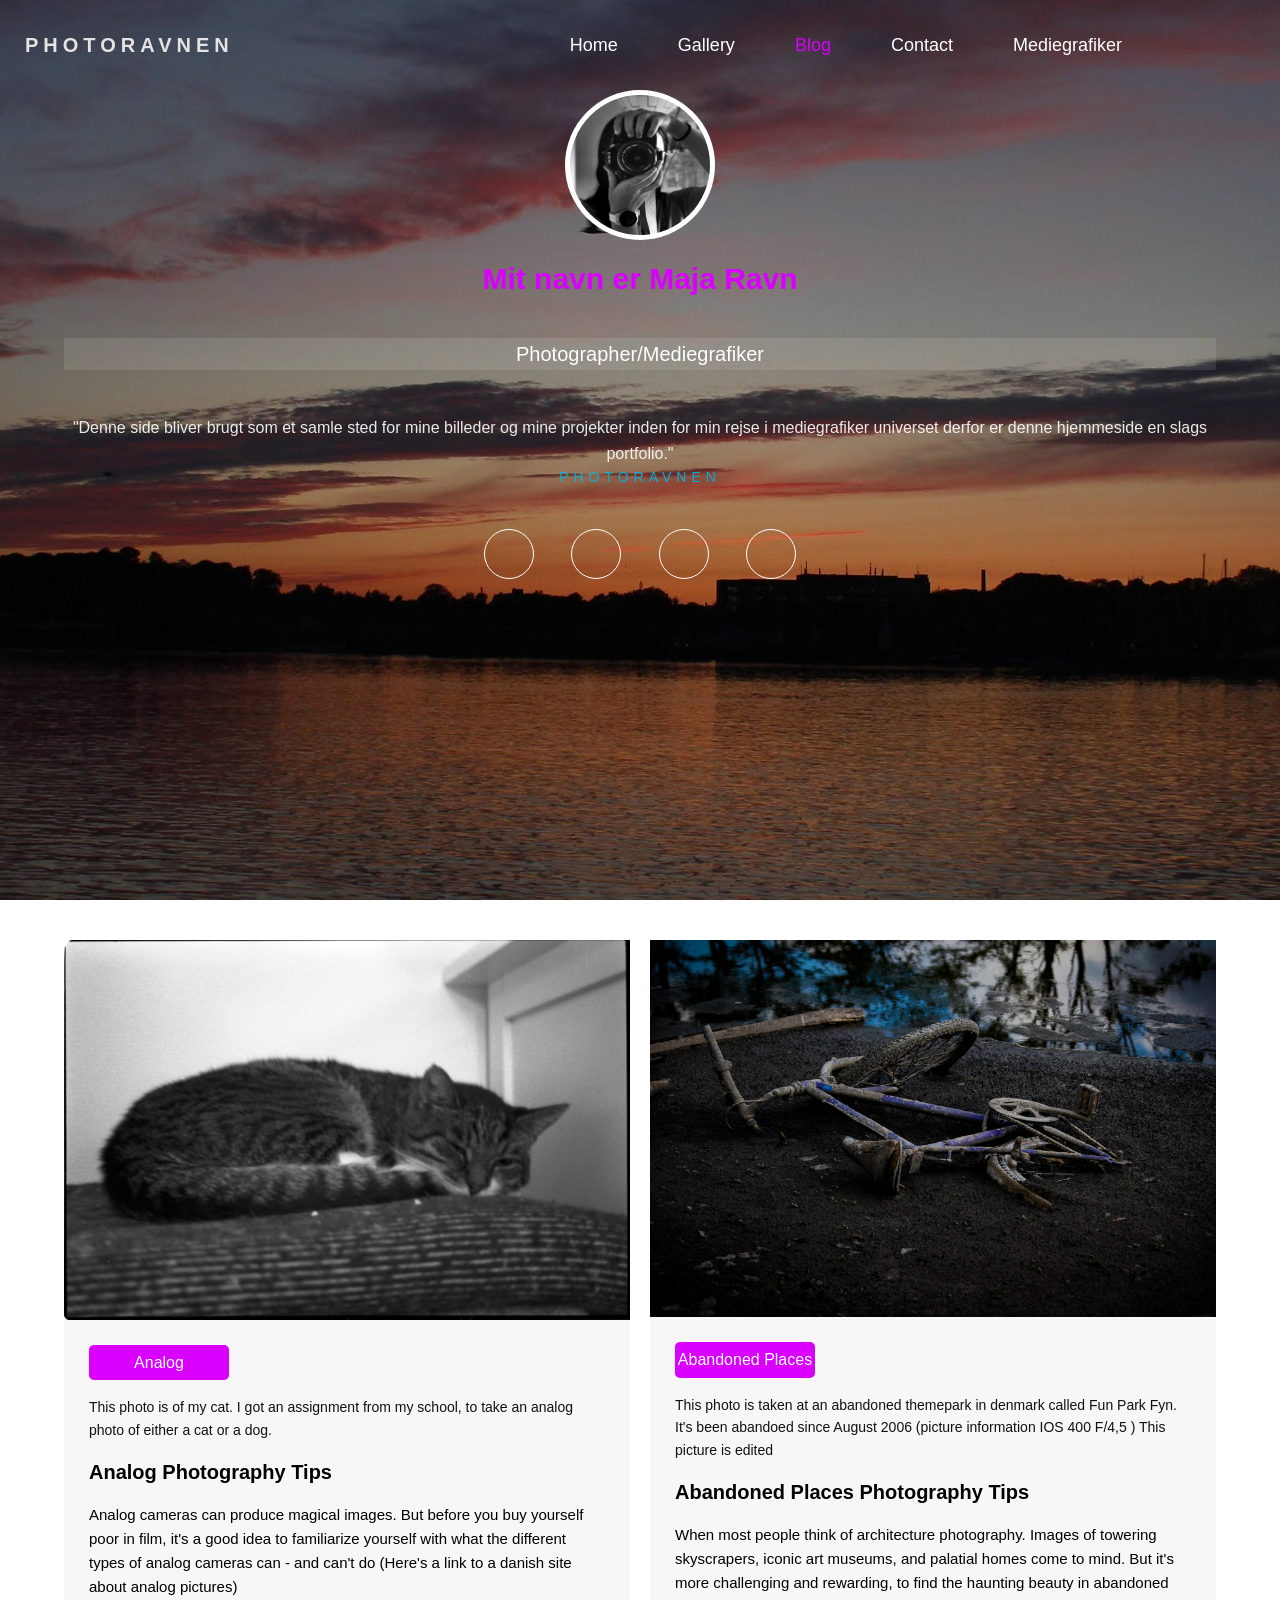
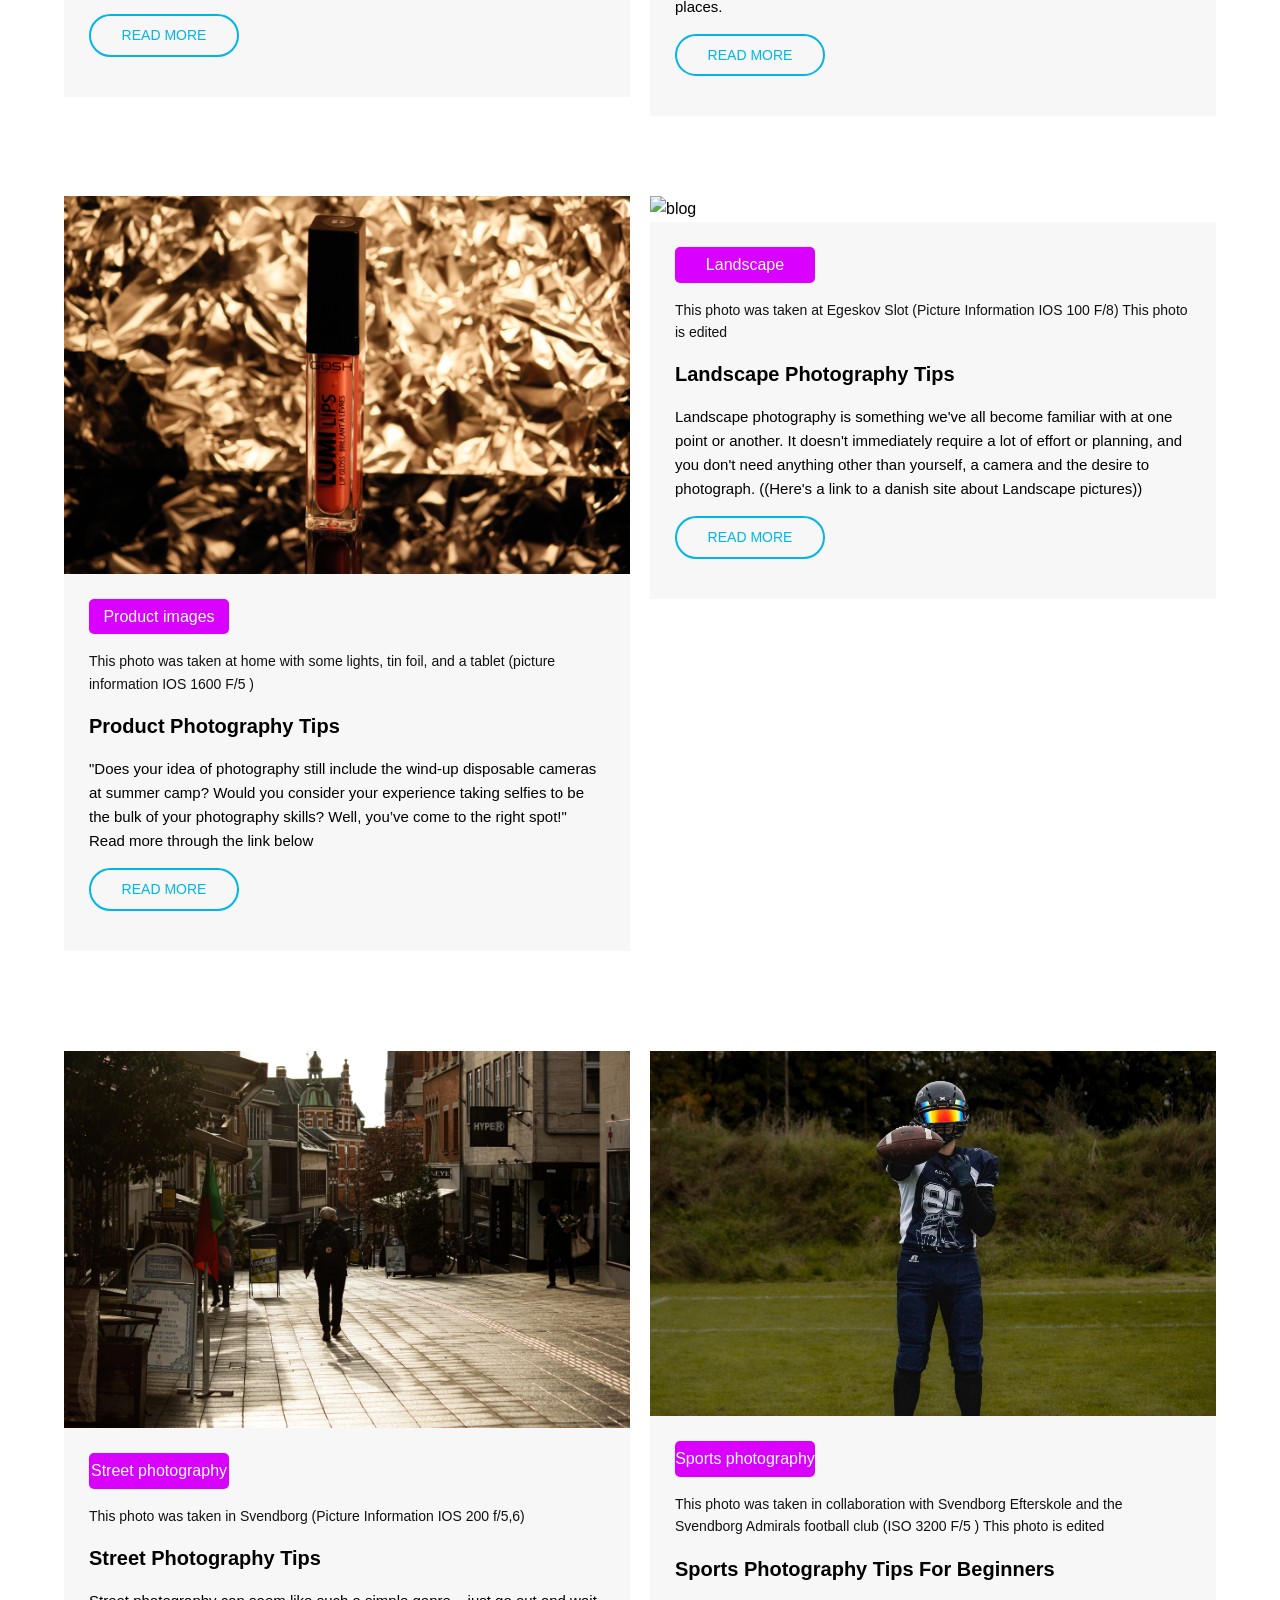
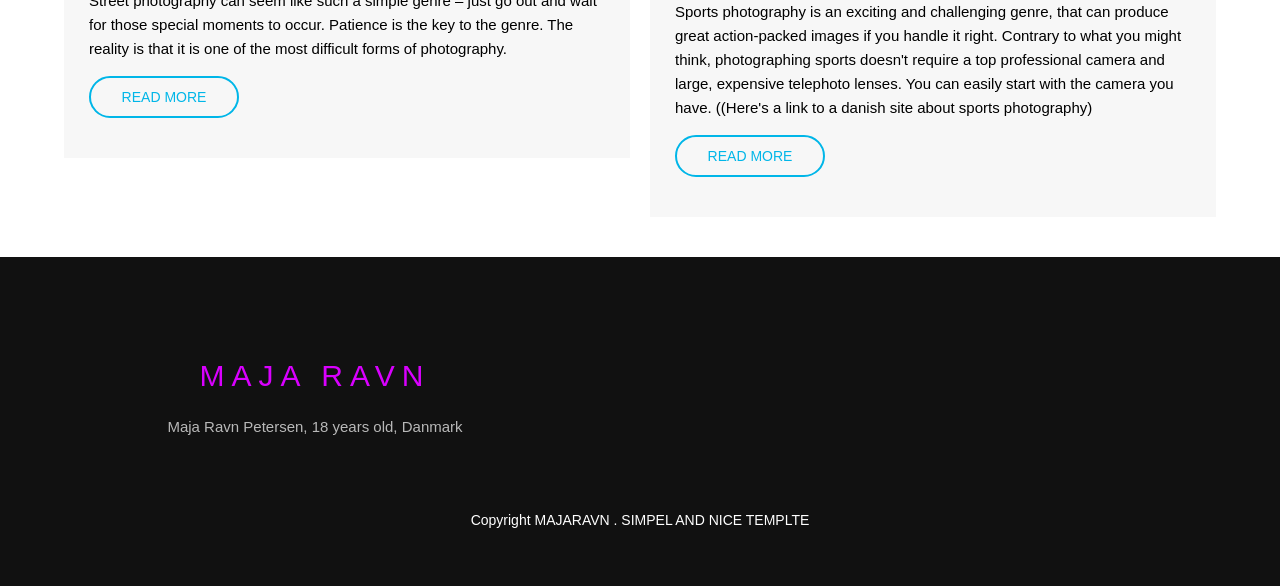
==== commit 3b19959e: "Billede opdatering" ====
--- a/blog.html
+++ b/blog.html
@@ -15,7 +15,7 @@
         <div class="nav-section">
             <div class="brand-and-navBtn">
                 <span class="brand-name">
-                    <img src="images/logo4.png" alt="">
+                    <h3>PHOTORAVNEN</h3>
                 </span>
                 <span class="navBtn flex">
                     <i class="fas fa-bars"></i>
--- a/main.css
+++ b/main.css
@@ -4,7 +4,7 @@
     --darkGrey: #474b4f;
     --lightGrey: #6b6e70;
     --lightGreen: hsl(291, 100%, 50%);
-    --darkGreen: #2f7589;
+    --darkGreen: #00b6e8;
     --transition: all 0.5s ease;
 }
 *{
@@ -70,7 +70,7 @@
 /***** Header styling *****/
 .header{
     min-height: 100vh;
-    background: url("images/back.jpg") center, no-repeat;
+    background: url("images/Baggrund\ himmel.jpg") center, no-repeat;
     color: #fff;
 }
 .top-nav a{
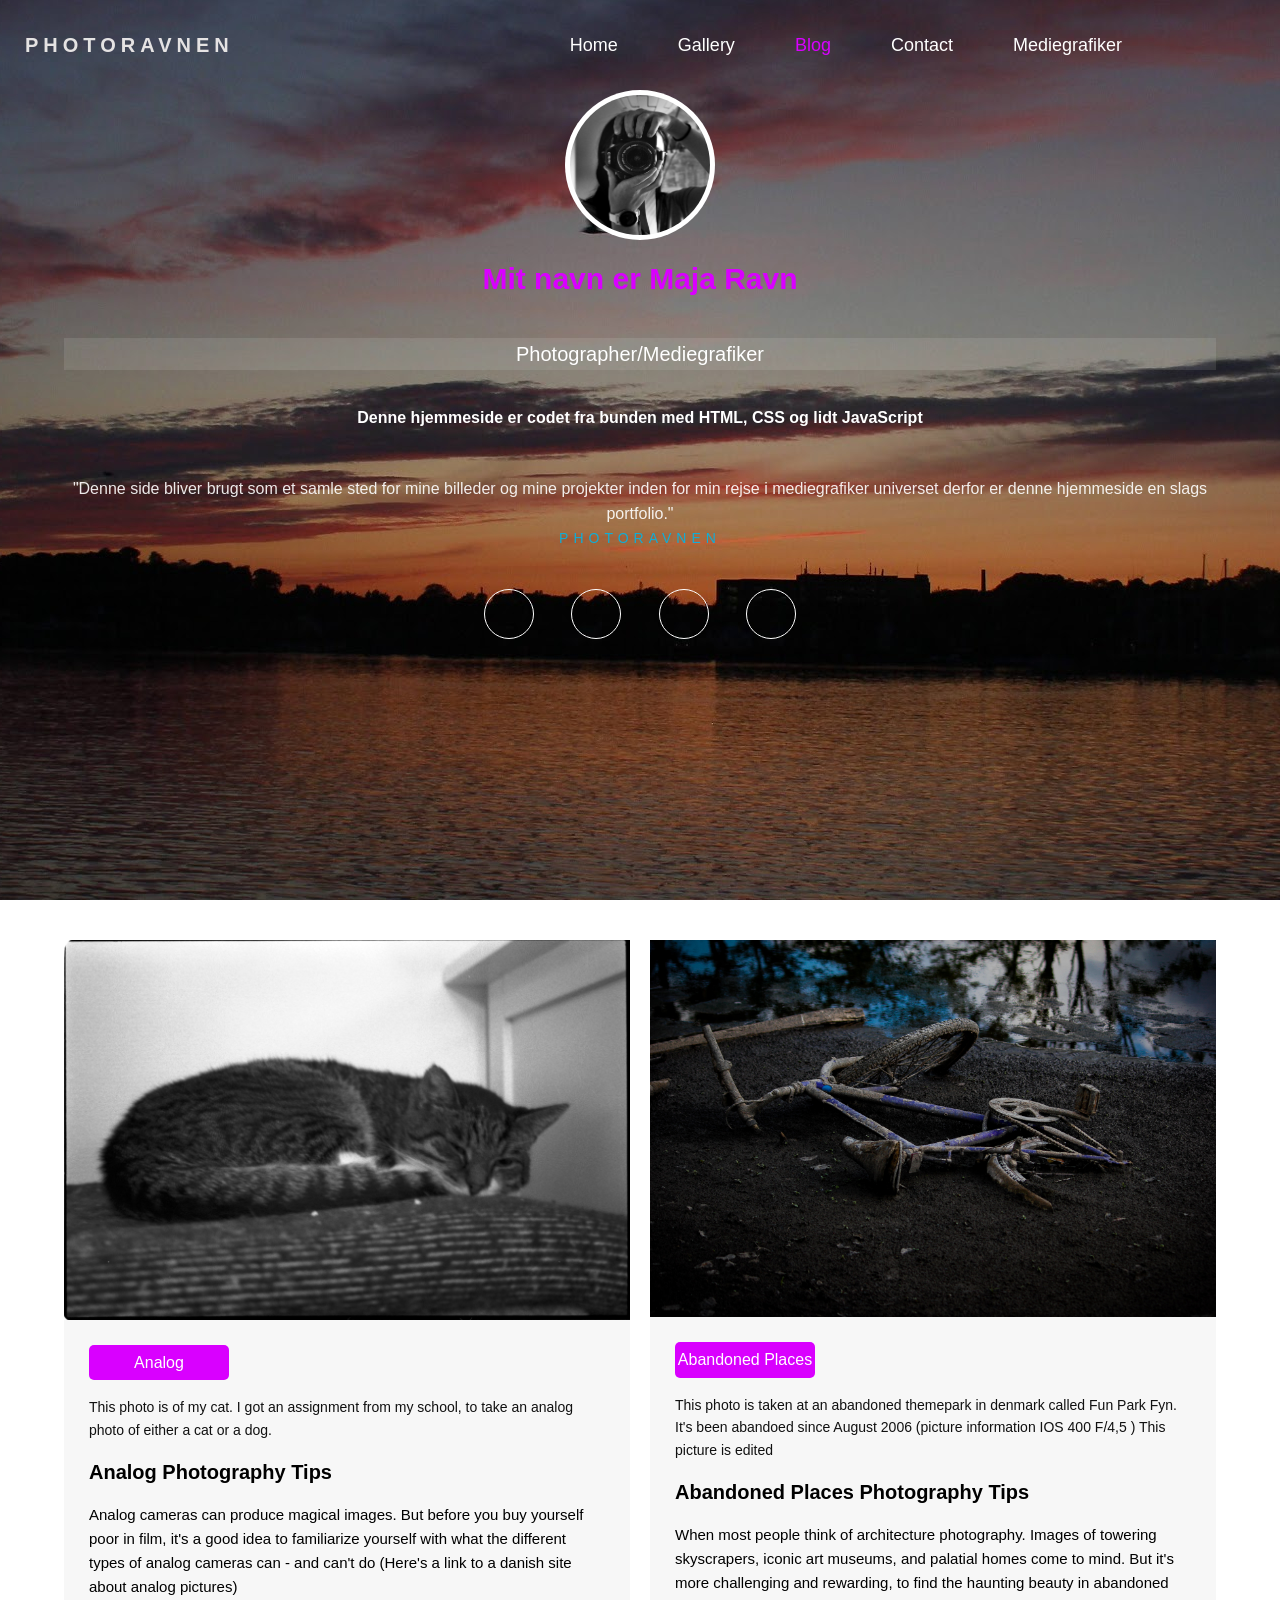
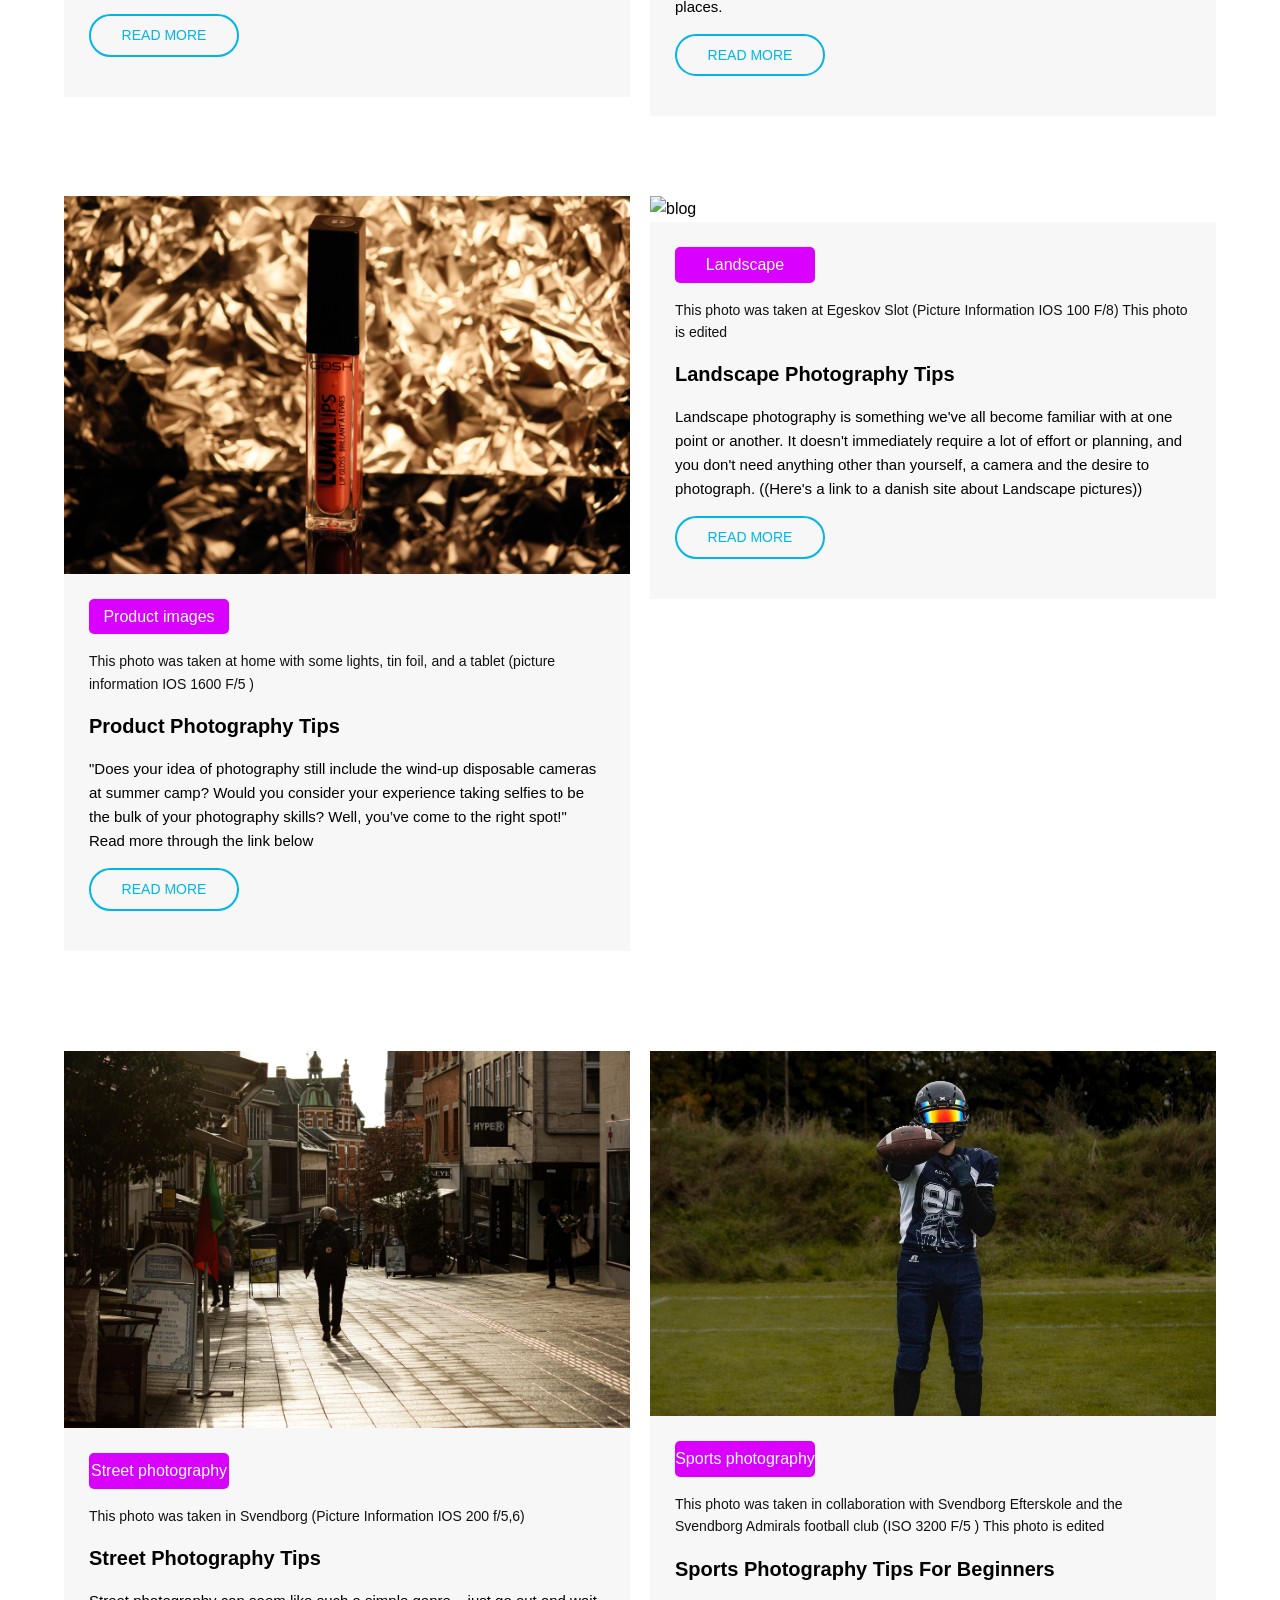
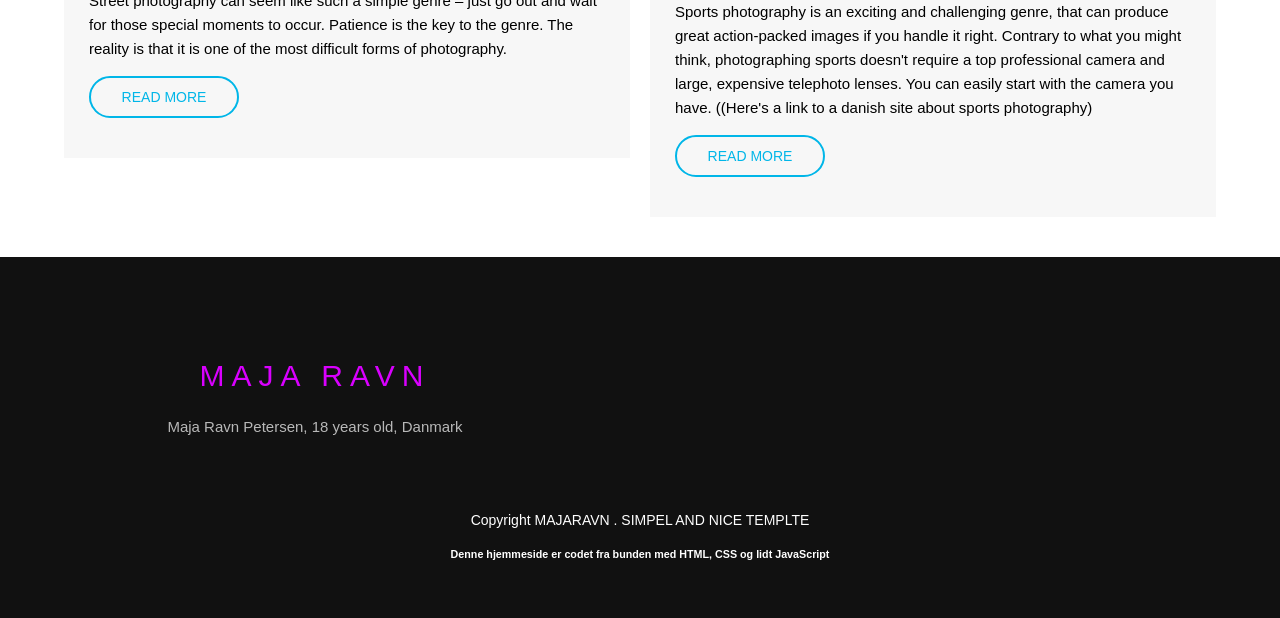
==== commit a4ead423: "Billede/Title opdatering" ====
--- a/blog.html
+++ b/blog.html
@@ -4,7 +4,7 @@
     <meta charset="UTF-8">
     <meta http-equiv="X-UA-Compatible" content="IE=edge">
     <meta name="viewport" content="width=device-width, initial-scale=1.0">
-    <title>Photography Site</title>
+    <title>PHOTORAVNEN</title>
     <link rel="stylesheet" href="main.css">
     <script src="https://kit.fontawesome.com/2551ee891b.js" 
     crossorigin="anonymous"></script>
@@ -44,6 +44,9 @@
                 </div>
                 <h2>Mit navn er Maja Ravn</h2>
                 <h3>Photographer/Mediegrafiker</h3>
+                <div class="code">
+                    <h4>Denne hjemmeside er codet fra bunden med HTML, CSS og lidt JavaScript</h4>
+                    </div>
                 <blockquote>
                     "Denne side bliver brugt som et samle sted for mine billeder og mine projekter inden for min rejse i mediegrafiker universet derfor er denne hjemmeside en slags portfolio."
                     <span>PHOTORAVNEN</span>
@@ -210,6 +213,7 @@
 
         </div>
         <p>Copyright MAJARAVN . SIMPEL AND NICE TEMPLTE</p>
+        <h6>Denne hjemmeside er codet fra bunden med HTML, CSS og lidt JavaScript</h6>
     </footer>
     <!--end of footer-->
 
--- a/main.css
+++ b/main.css
@@ -15,6 +15,7 @@
 }
 body{
     line-height: 1.6;
+
 }
 img{
     width: 100%;
@@ -210,7 +211,9 @@
     border-color: var(--lightGreen);
 }
 
-
+.code{
+    text-align:center;
+}
 
 
 /***** end of Header *****/
@@ -226,7 +229,7 @@
 }
 .sec-one-left{
     height: 100vh;
-    background: url("images/IMG_3964.jpg") center/cover no-repeat;
+    background: url("images/Ballarina.JPG") center/cover no-repeat;
     -moz-box-shadow: 0px 0px 14px -1px rgba(0, 0, 0, 0.75);
     -webkit-box-shadow: 0px 0px 14px -1px rgba(0, 0, 0, 0.75);
     box-shadow: 0px 0px 14px -1px rgba(0, 0, 0, 0.75);
@@ -266,12 +269,12 @@
     grid-column-gap: 20px;
 }
 .work-img-1{
-  background: linear-gradient(rgba(0,0,0,0), rgba(0,0,0,0.6)), url("images/308066929_904271170979139_802010462927698648_n.jpg") center/cover no-repeat;
+  background: linear-gradient(rgba(0,0,0,0), rgba(0,0,0,0.6)), url("images/Billede\ af\ mig.jpg") center/cover no-repeat;
   height: 400px;
   transition: var(--transition);
 }
 .work-img-2{
-    background: url("images/_MG_6019.jpg") center/cover no-repeat;
+    background: url("images/Side\ 2\ indstik.png") center/cover no-repeat;
     height: 400px;
     transition: var(--transition);
   }
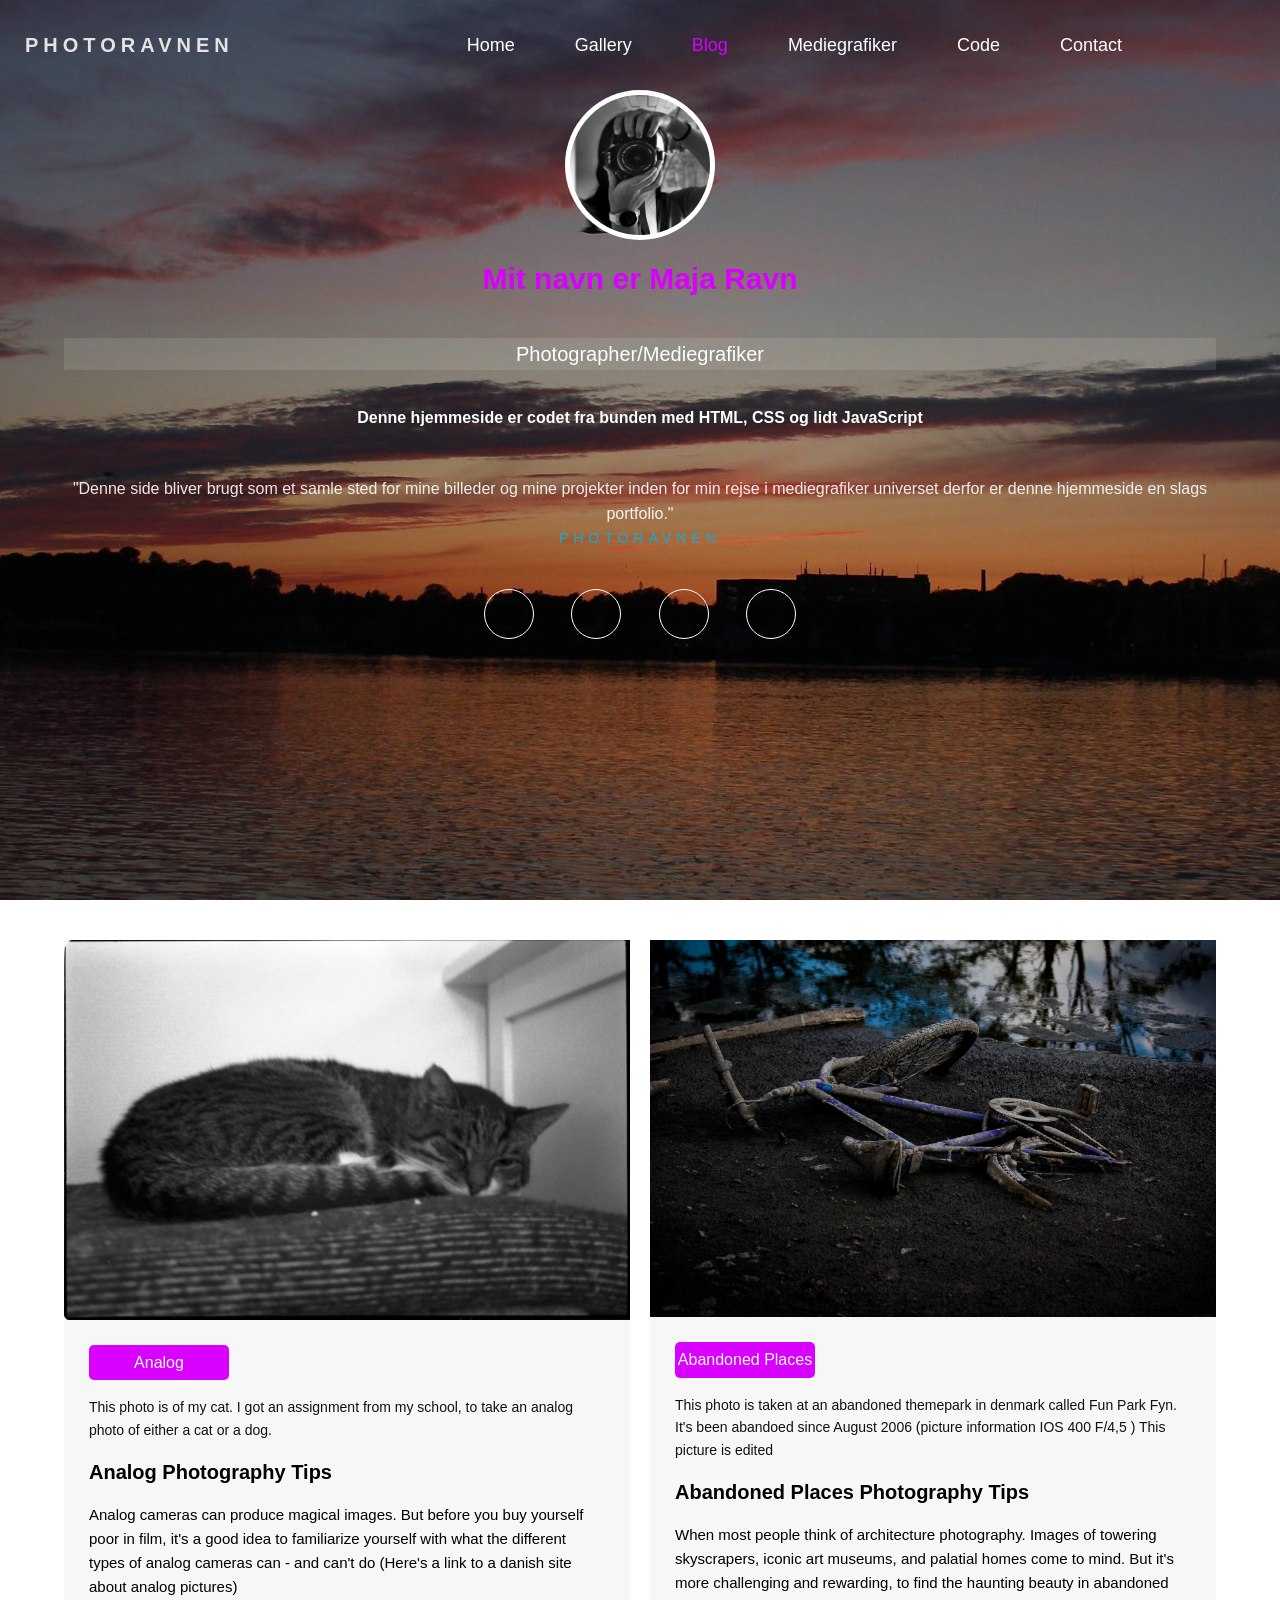
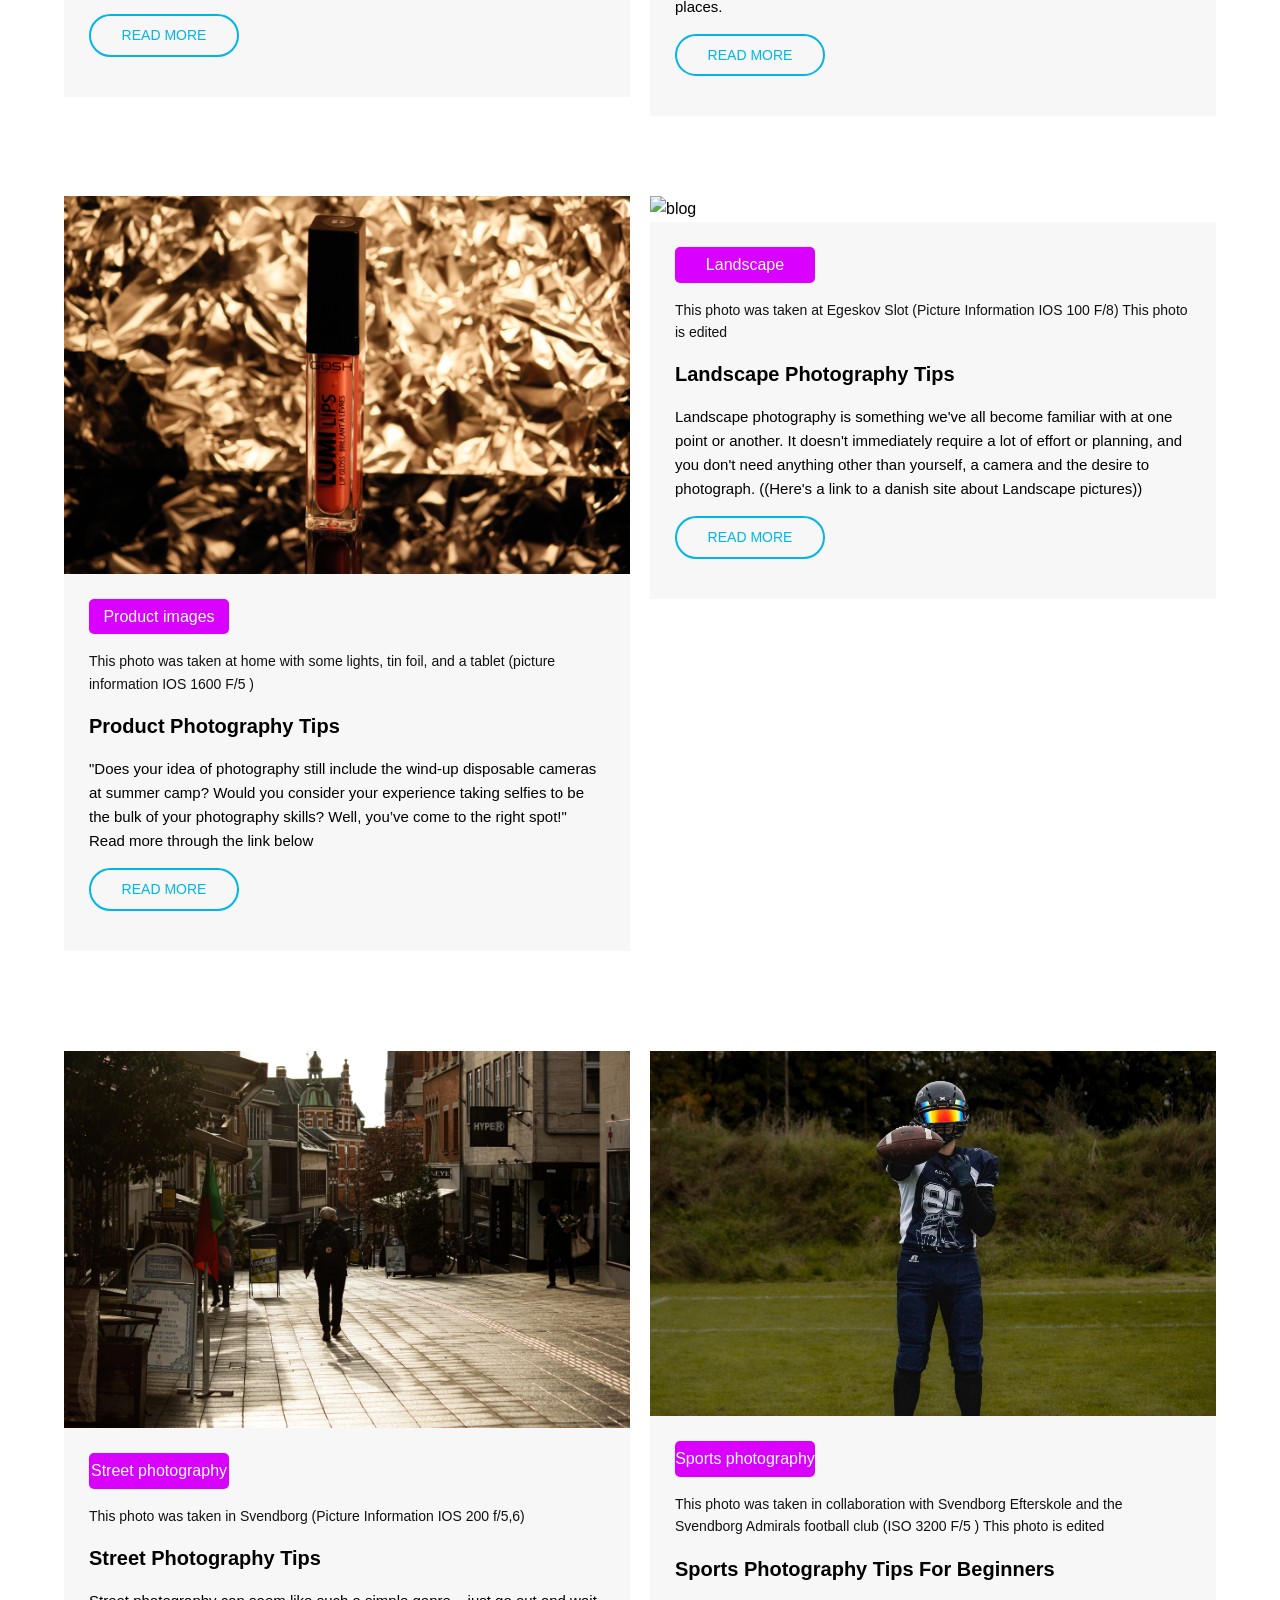
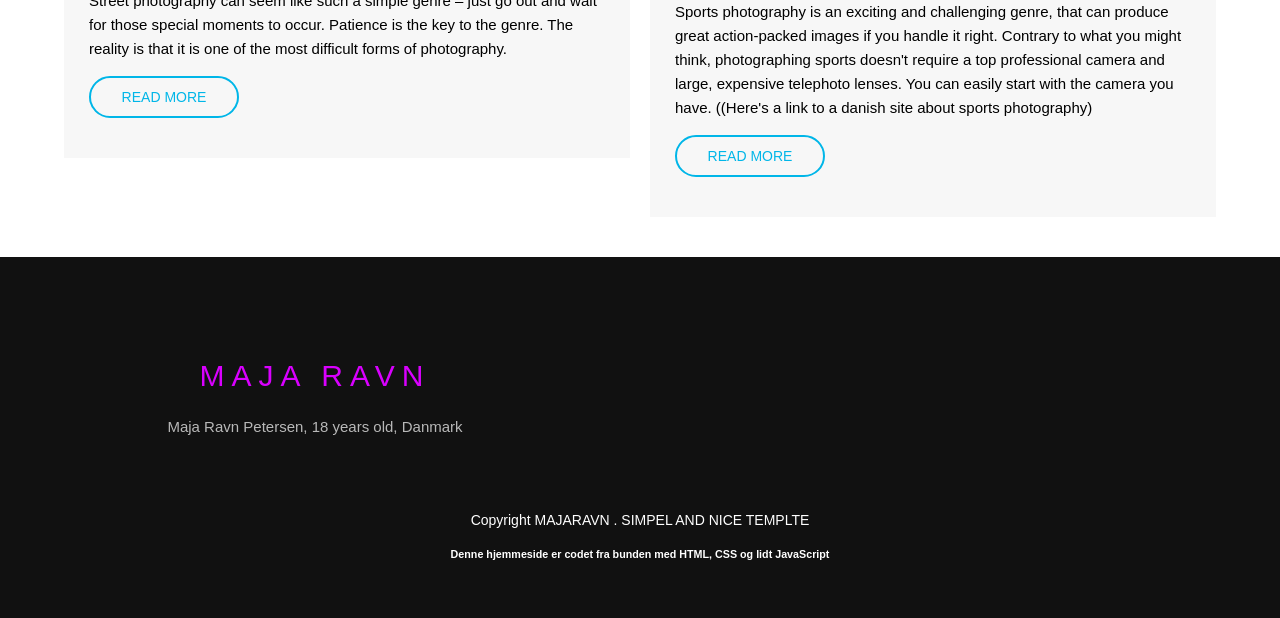
==== commit 1624114e: "Ny side" ====
--- a/blog.html
+++ b/blog.html
@@ -24,11 +24,12 @@
             <!--navigation menu-->
             <nav class="top-nav">
                 <ul>
-                    <li><a href="index.html">Home</a></li>
+                    <li><a href="index.html" >Home</a></li>
                     <li><a href="gallery.html">Gallery</a></li>
-                    <li><a href="blog.html" class="active">Blog</a></li>
+                    <li><a href="blog.html"class= "active">Blog</a></li>
+                    <li><a href="Mediegrafiker.html">Mediegrafiker</a></li>
+                    <li><a href="Code.html">Code</a></li>
                     <li><a href="contact.html">Contact</a></li>
-                    <li><a href="Mediegrafiker.html">Mediegrafiker</a></li>
                 </ul>
             </nav>
             <span class="search-icon">
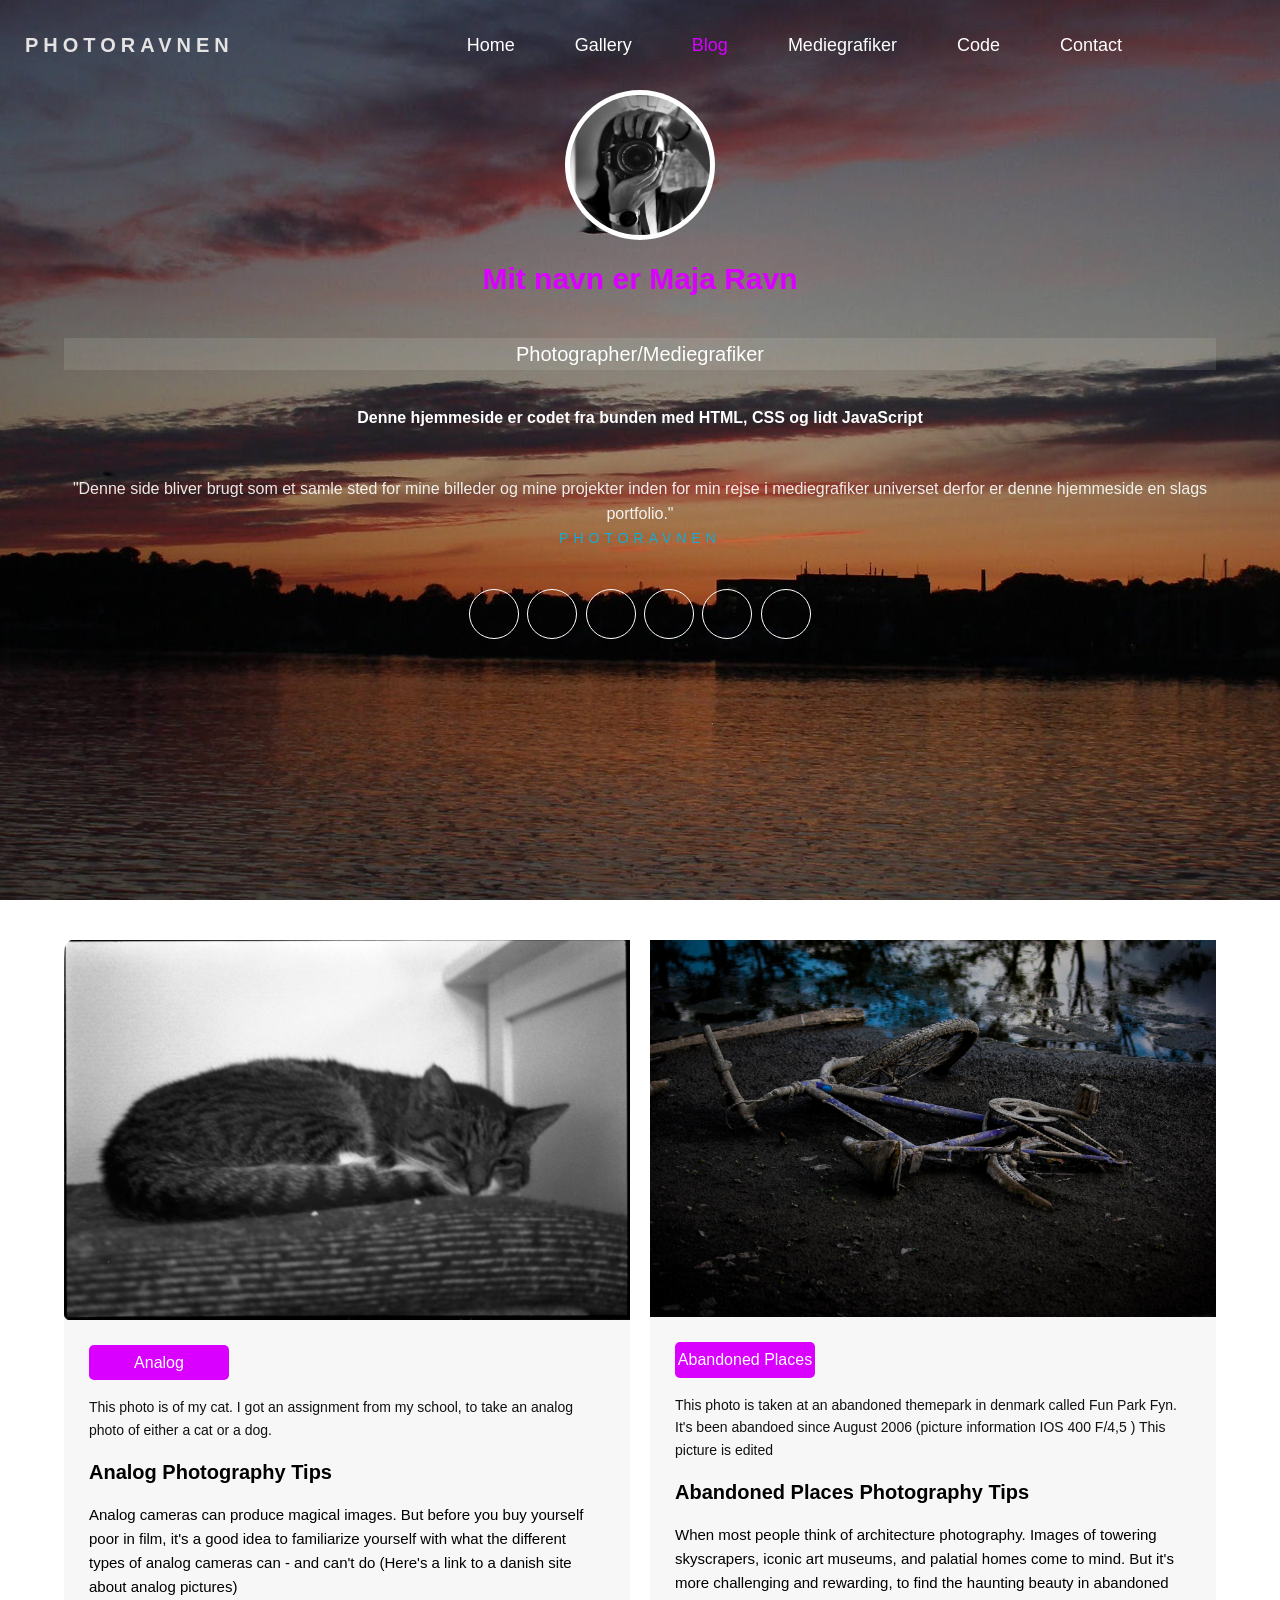
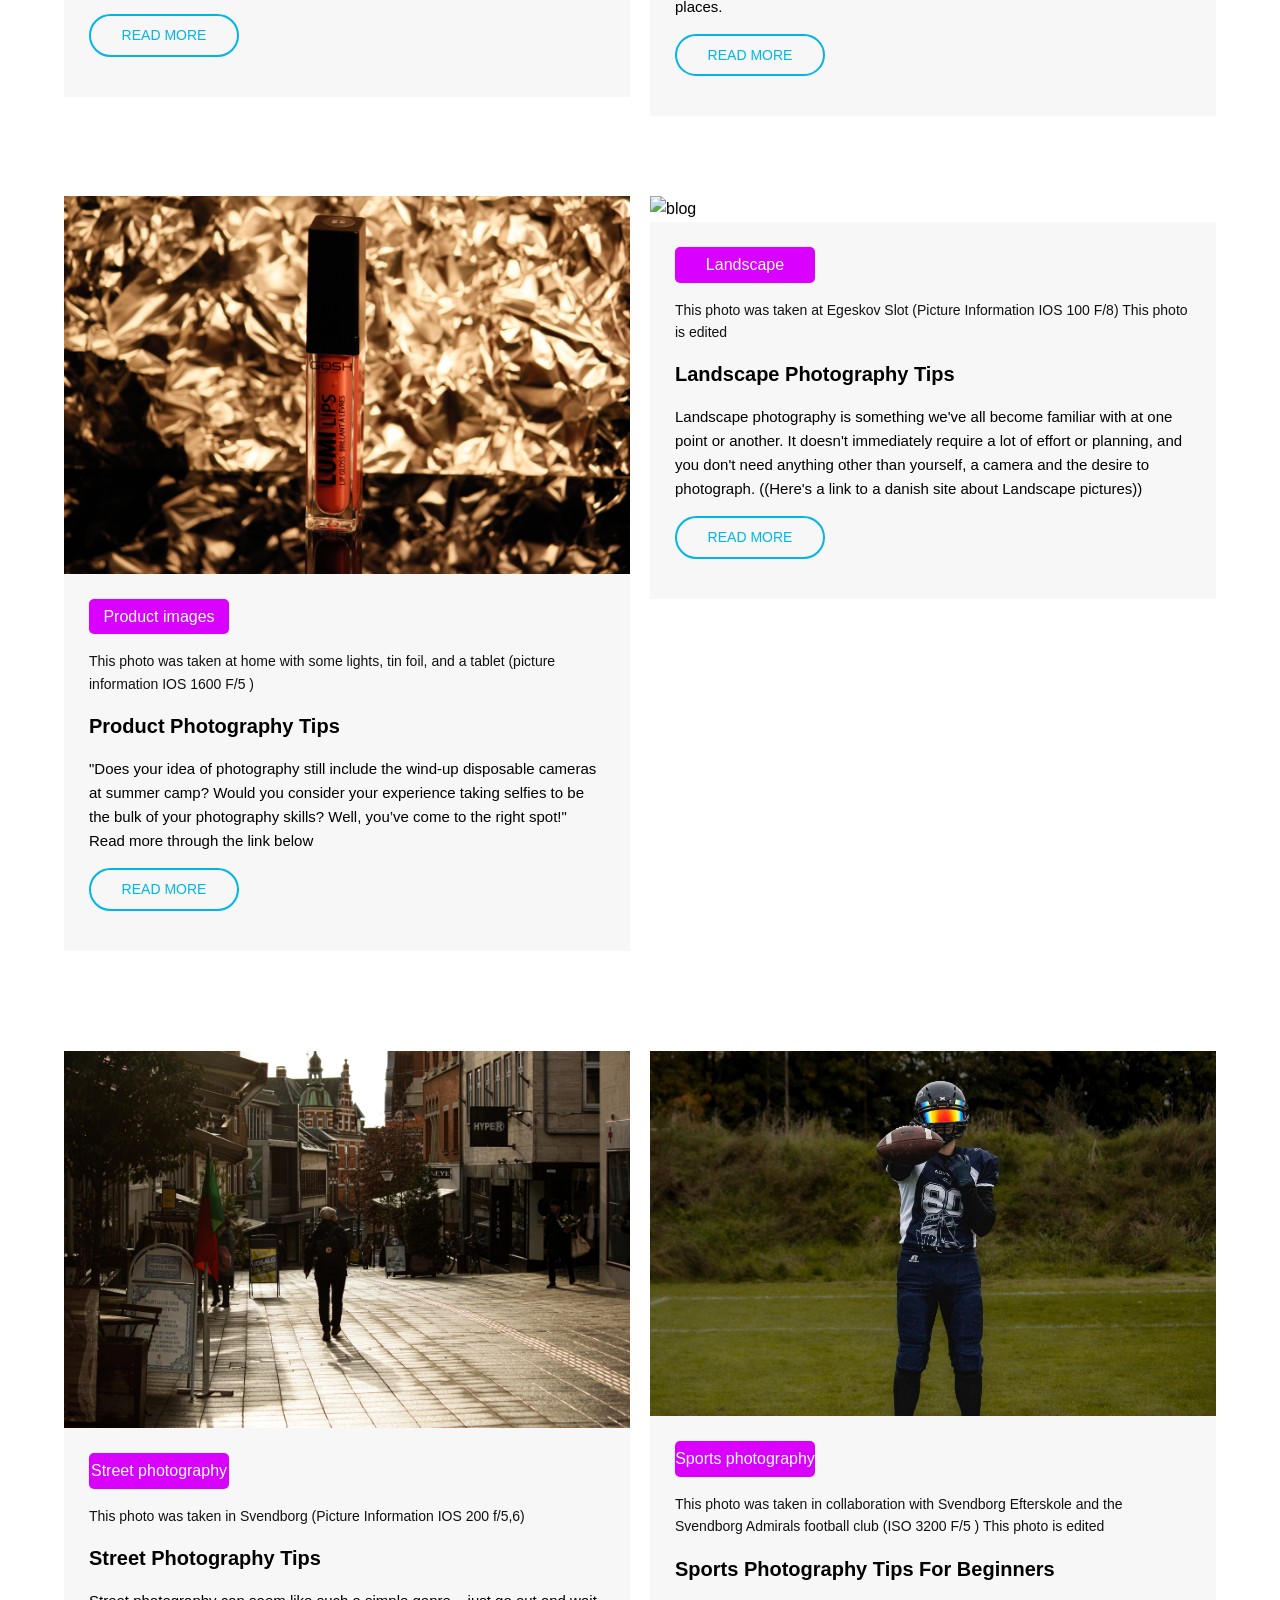
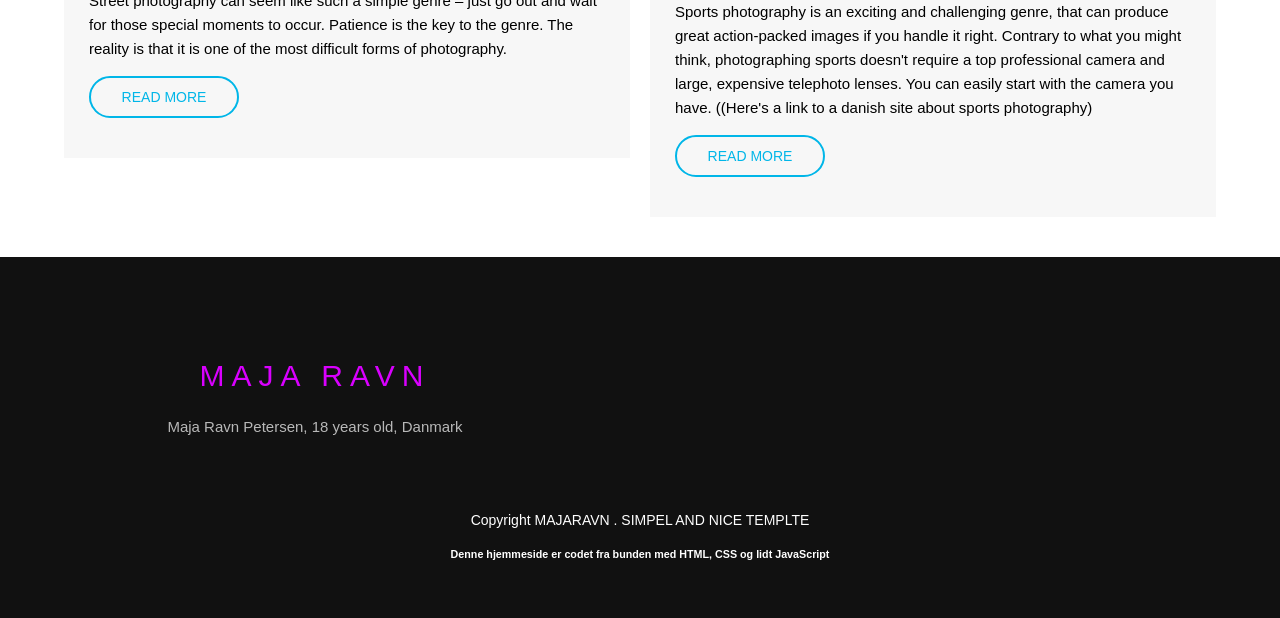
==== commit 4c636638: "sociale medie logo Opdate" ====
--- a/blog.html
+++ b/blog.html
@@ -67,6 +67,12 @@
                     <li>
                         <a href = "https://www.pinterest.dk/majaravn93/" target="blank"><i class = "fab fa-pinterest"></i></a>
                     </li>
+                    <li>
+                        <a href = "https://github.com/04Elsa" target="blank"><i class = "fab fa-github"></i></a>
+                    </li>
+                    <li>
+                        <a href = "https://www.linkedin.com/in/maja-ravn-petersen-7196bb346/" target="blank"><i class = "fab fa-linkedin"></i></a>
+                    </li>
                 </ul> 
             </div>
         </div>
